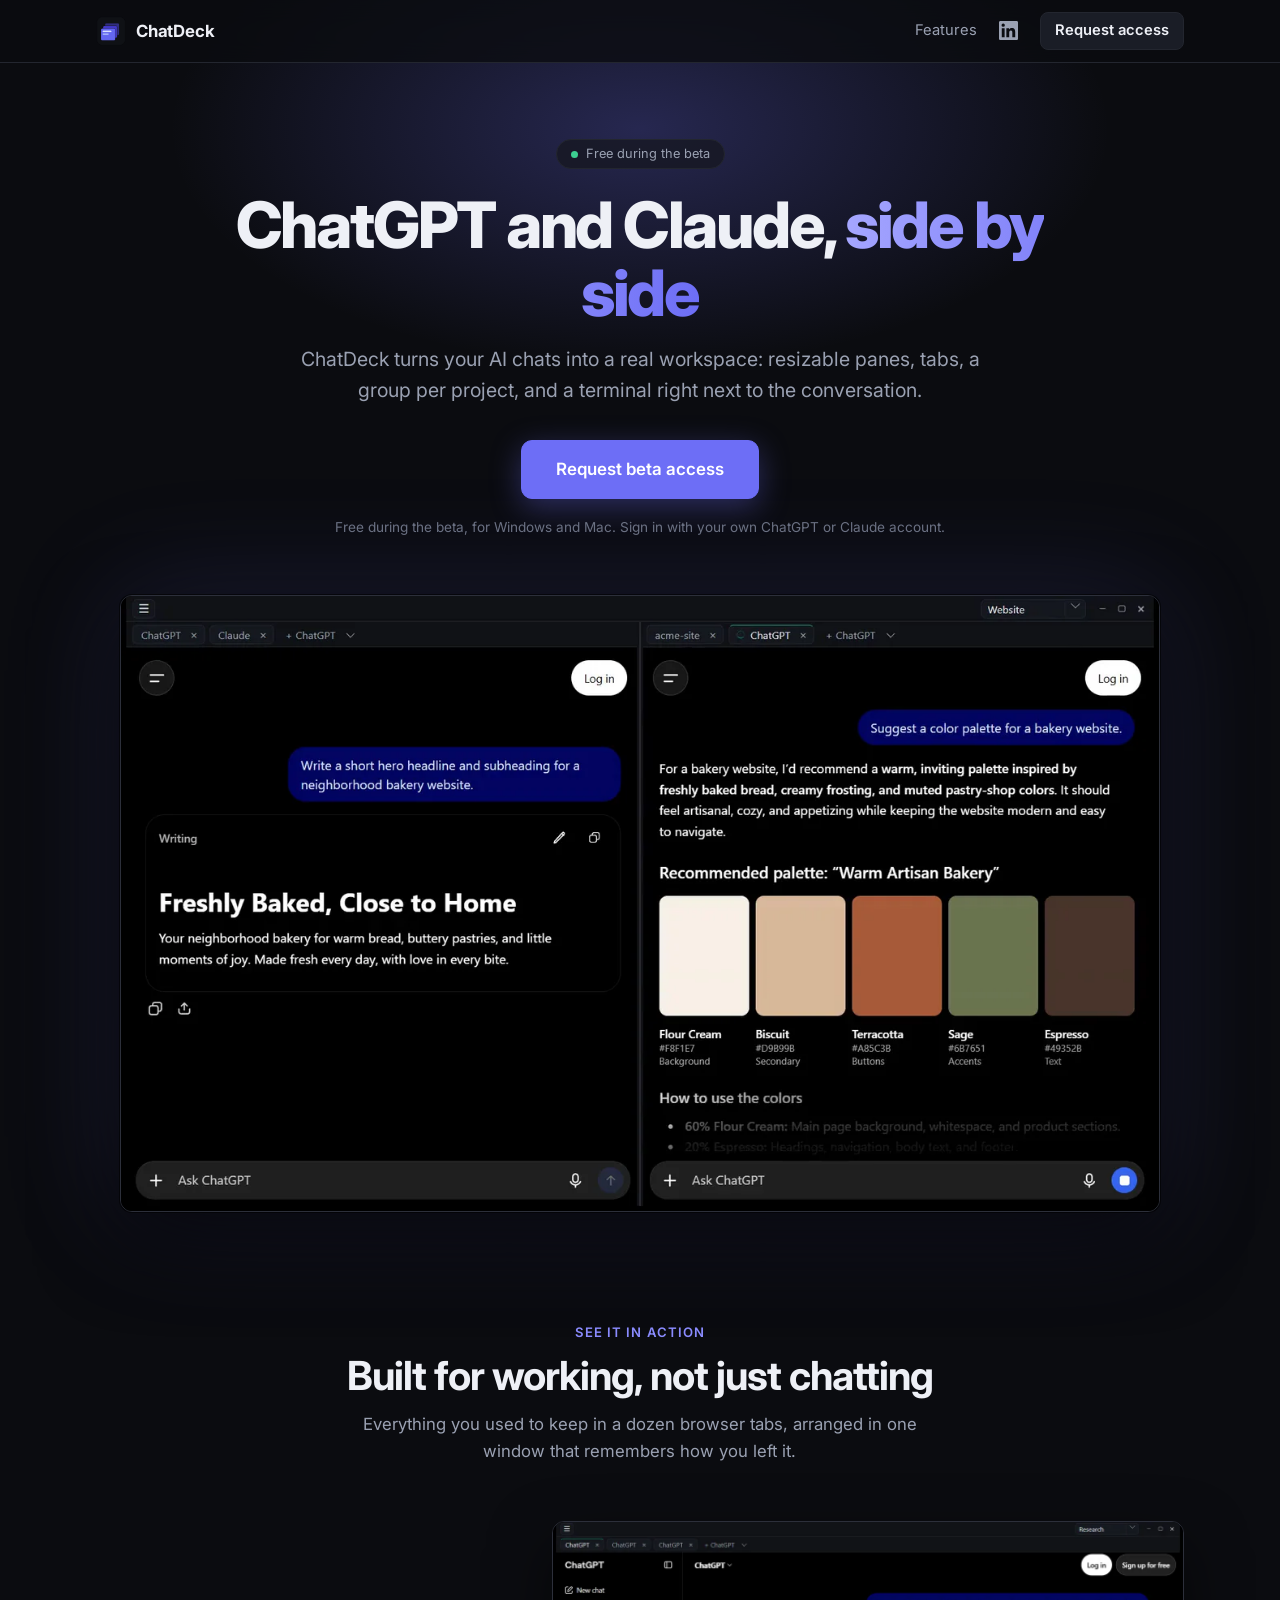
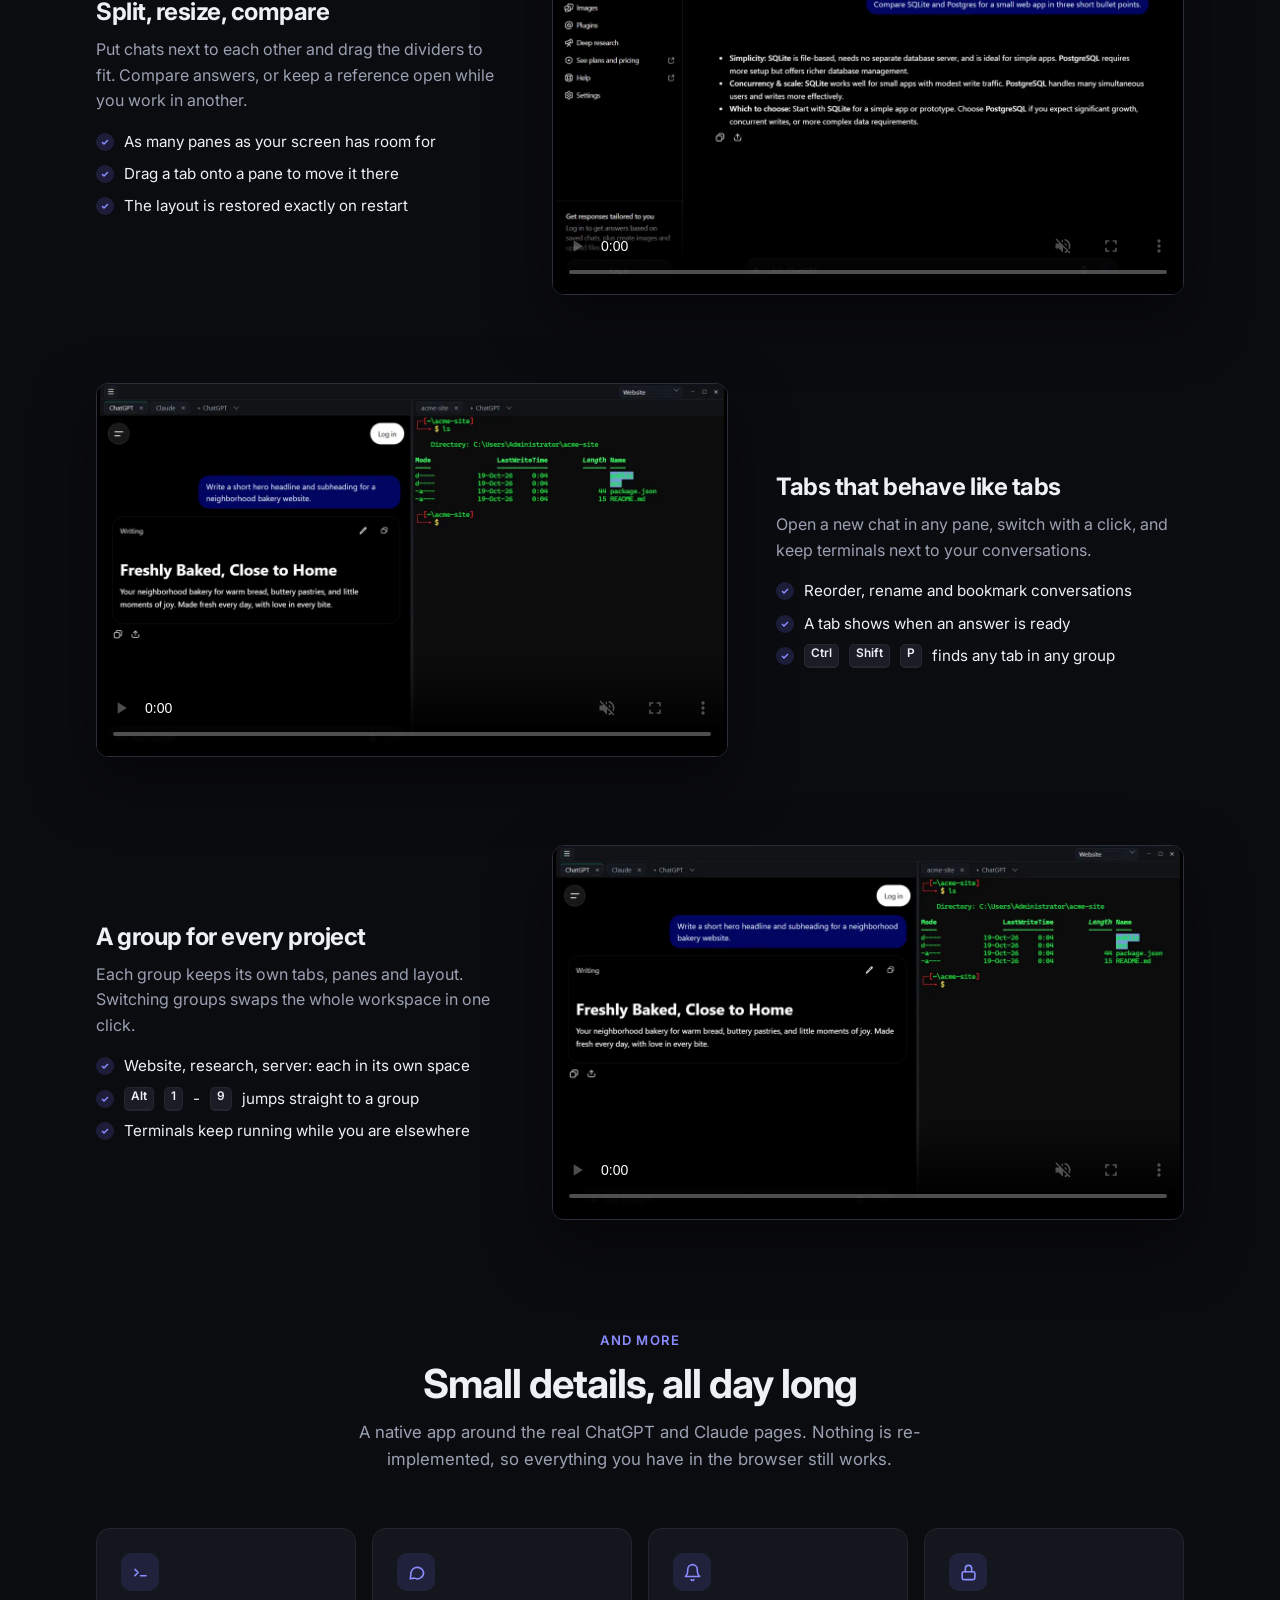
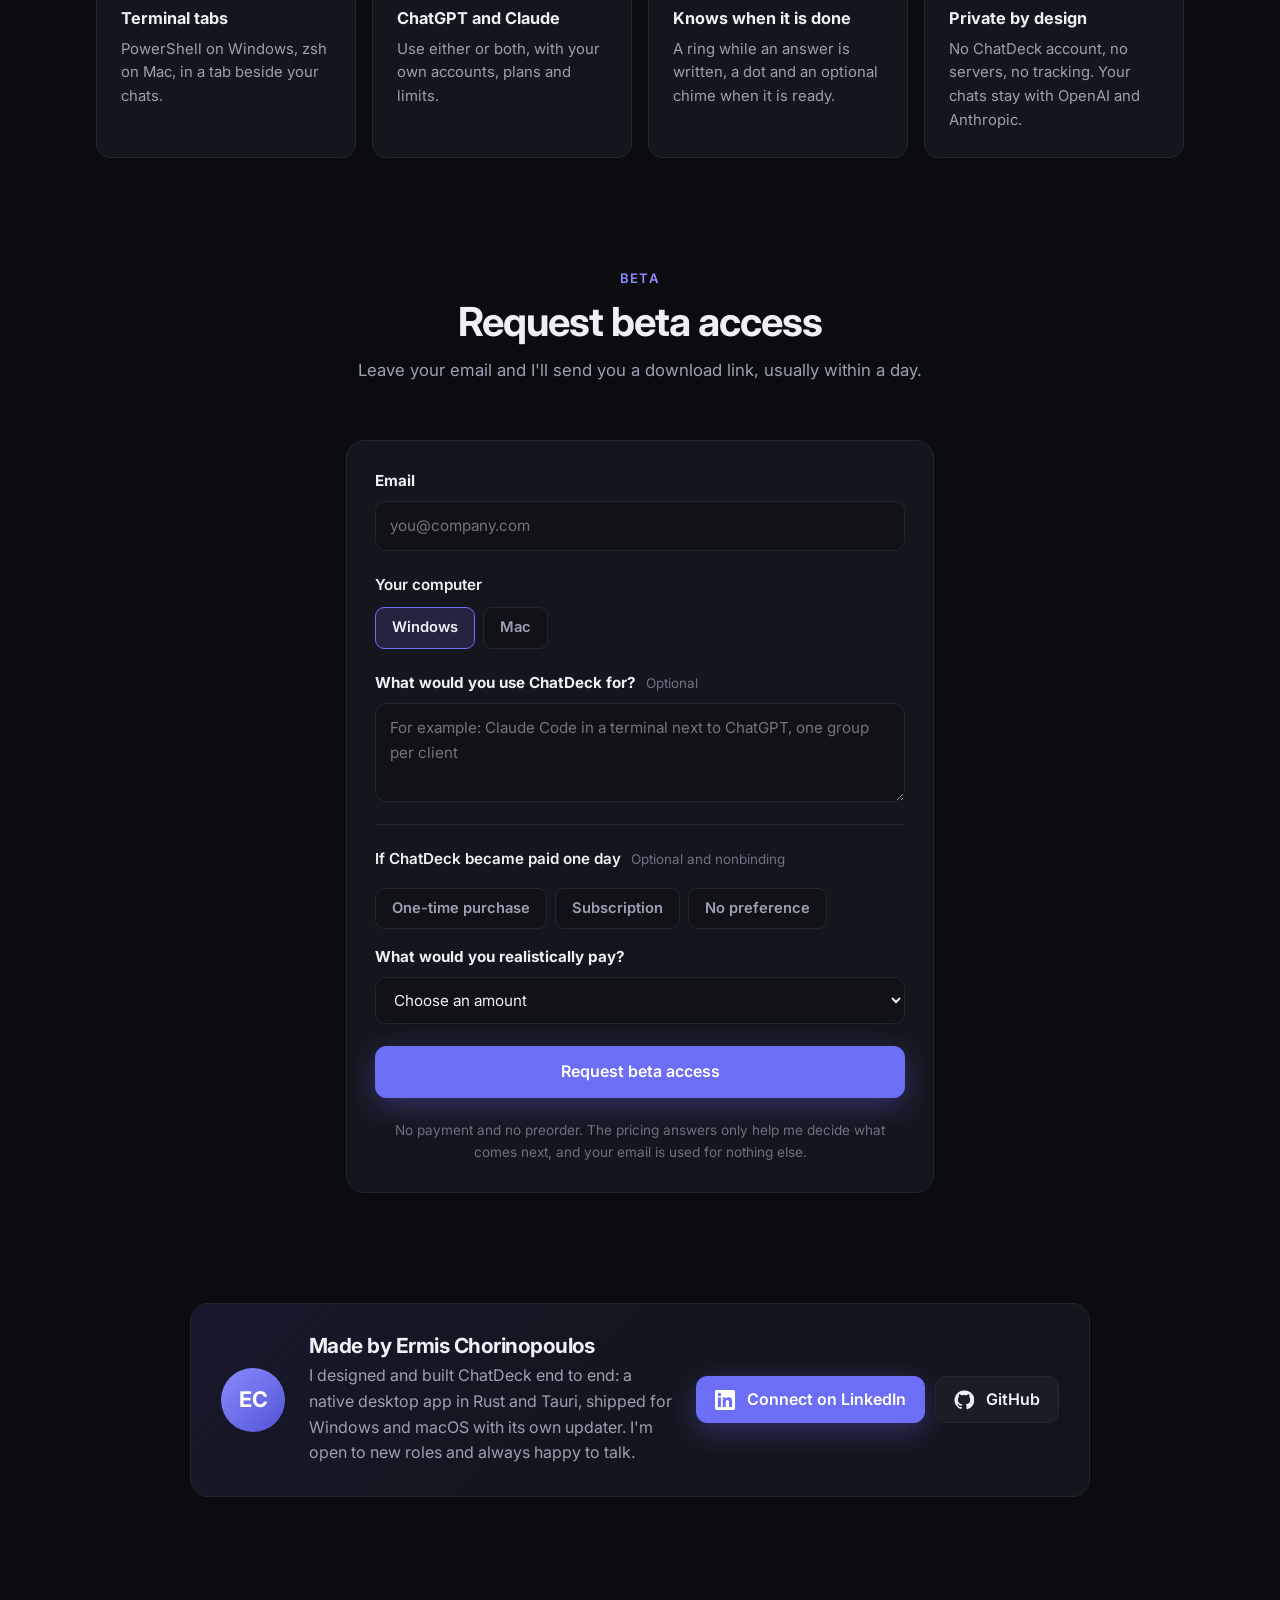
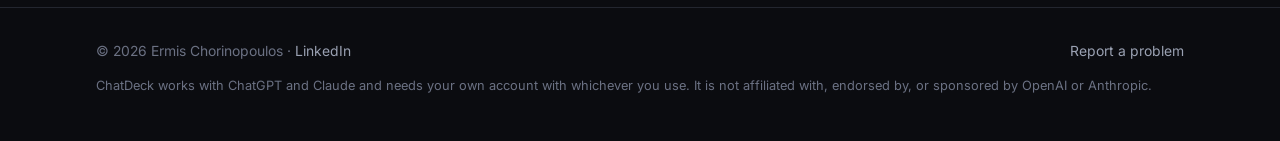
==== index.html @ c2e18508 "Download page: beta request form; downloads move to an unlisted invite page" ====
<!doctype html>
<html lang="en">
<head>
  <meta charset="utf-8">
  <meta name="viewport" content="width=device-width, initial-scale=1">
  <title>ChatDeck - ChatGPT and Claude in one desktop workspace</title>
  <meta name="description" content="ChatDeck puts ChatGPT, Claude and your terminal side by side in resizable panes, with tabs and project groups. Free for Windows and macOS.">
  <meta name="theme-color" content="#0b0c10">
  <link rel="icon" type="image/png" href="favicon.png">
  <link rel="apple-touch-icon" href="apple-touch-icon.png">
  <meta property="og:type" content="website">
  <meta property="og:url" content="https://ermischo.github.io/chatdeck-releases/">
  <meta property="og:title" content="ChatDeck - ChatGPT and Claude in one desktop workspace">
  <meta property="og:description" content="Side-by-side panes, tabs, project groups and a terminal. Free for Windows and macOS.">
  <meta property="og:image" content="https://ermischo.github.io/chatdeck-releases/og.png">
  <meta property="og:image:width" content="1200">
  <meta property="og:image:height" content="630">
  <meta name="twitter:card" content="summary_large_image">
  <link rel="preconnect" href="https://fonts.googleapis.com">
  <link rel="preconnect" href="https://fonts.gstatic.com" crossorigin>
  <link href="https://fonts.googleapis.com/css2?family=Inter:wght@400;500;600;700;800&display=swap" rel="stylesheet">
  <link rel="stylesheet" href="styles.css">
</head>
<body>
  <header>
    <div class="wrap">
      <a class="brand" href="#"><img src="media/icon.png" width="30" height="30" alt="">ChatDeck</a>
      <nav aria-label="Main">
        <a class="optional" href="#features">Features</a>
                <a class="in" href="https://www.linkedin.com/in/ermischo/" aria-label="The maker on LinkedIn"><svg viewBox="0 0 24 24" fill="currentColor" aria-hidden="true"><path d="M20.4 20.5h-3.6v-5.6c0-1.3 0-3-1.8-3s-2.1 1.4-2.1 2.9v5.7H9.3V9h3.4v1.6h.1c.5-.9 1.6-1.8 3.4-1.8 3.6 0 4.3 2.4 4.3 5.5v6.2zM5.3 7.4a2.1 2.1 0 1 1 0-4.2 2.1 2.1 0 0 1 0 4.2zM7.1 20.5H3.5V9h3.6zM22.2 0H1.8C.8 0 0 .8 0 1.7v20.6c0 .9.8 1.7 1.8 1.7h20.4c1 0 1.8-.8 1.8-1.7V1.7C24 .8 23.2 0 22.2 0z"/></svg></a>
        <a class="get" href="#request">Request access</a>
      </nav>
    </div>
  </header>

  <main>
    <div class="hero wrap" id="download">
      <span class="badge"><i></i><span id="version">Free during the beta</span></span>
      <h1>ChatGPT and Claude, <span>side by side</span></h1>
      <p class="lead">ChatDeck turns your AI chats into a real workspace: resizable panes, tabs,
        a group per project, and a terminal right next to the conversation.</p>
      <div class="cta">
        <a class="button primary big" href="#request">Request beta access</a>
      </div>
      <p class="fine">Free during the beta, for Windows and Mac. Sign in with your own ChatGPT or Claude account.</p>
      <div class="window">
        <img src="media/hero.webp" width="1280" height="758" alt="ChatDeck with a ChatGPT answer in one pane and a second chat proposing a colour palette in the other">
      </div>
    </div>

    <section id="features">
      <div class="wrap">
        <p class="eyebrow">See it in action</p>
        <h2>Built for working, not just chatting</h2>
        <p class="sub">Everything you used to keep in a dozen browser tabs, arranged in one window that remembers how you left it.</p>

        <div class="show">
          <div class="copy">
            <h3>Split, resize, compare</h3>
            <p>Put chats next to each other and drag the dividers to fit. Compare answers, or keep a reference open while you work in another.</p>
            <ul>
              <li>As many panes as your screen has room for</li>
              <li>Drag a tab onto a pane to move it there</li>
              <li>The layout is restored exactly on restart</li>
            </ul>
          </div>
          <div class="clip"><video data-src="media/split.mp4" poster="media/split.webp" muted loop playsinline preload="none" aria-label="Splitting a window into three ChatGPT panes and dragging the dividers"></video></div>
        </div>

        <div class="show">
          <div class="copy">
            <h3>Tabs that behave like tabs</h3>
            <p>Open a new chat in any pane, switch with a click, and keep terminals next to your conversations.</p>
            <ul>
              <li>Reorder, rename and bookmark conversations</li>
              <li>A tab shows when an answer is ready</li>
              <li><kbd>Ctrl</kbd> <kbd>Shift</kbd> <kbd>P</kbd> finds any tab in any group</li>
            </ul>
          </div>
          <div class="clip"><video data-src="media/tabs.mp4" poster="media/tabs.webp" muted loop playsinline preload="none" aria-label="Opening a new ChatGPT tab, asking a question, and switching between tabs"></video></div>
        </div>

        <div class="show">
          <div class="copy">
            <h3>A group for every project</h3>
            <p>Each group keeps its own tabs, panes and layout. Switching groups swaps the whole workspace in one click.</p>
            <ul>
              <li>Website, research, server: each in its own space</li>
              <li><kbd>Alt</kbd> <kbd>1</kbd>-<kbd>9</kbd> jumps straight to a group</li>
              <li>Terminals keep running while you are elsewhere</li>
            </ul>
          </div>
          <div class="clip"><video data-src="media/groups.mp4" poster="media/groups.webp" muted loop playsinline preload="none" aria-label="Switching between the Website, Research and Server groups"></video></div>
        </div>
      </div>
    </section>

    <section>
      <div class="wrap">
        <p class="eyebrow">And more</p>
        <h2>Small details, all day long</h2>
        <p class="sub">A native app around the real ChatGPT and Claude pages. Nothing is re-implemented, so everything you have in the browser still works.</p>
        <div class="grid">
          <div class="card">
            <div class="icon" aria-hidden="true"><svg viewBox="0 0 24 24" fill="none" stroke="currentColor" stroke-width="2" stroke-linecap="round" stroke-linejoin="round"><path d="m5 8 4 4-4 4M12 16h7"/></svg></div>
            <h3>Terminal tabs</h3>
            <p>PowerShell on Windows, zsh on Mac, in a tab beside your chats.</p>
          </div>
          <div class="card">
            <div class="icon" aria-hidden="true"><svg viewBox="0 0 24 24" fill="none" stroke="currentColor" stroke-width="2" stroke-linecap="round" stroke-linejoin="round"><path d="M21 12a8 8 0 0 1-11.6 7.1L4 20l1-4.6A8 8 0 1 1 21 12z"/></svg></div>
            <h3>ChatGPT and Claude</h3>
            <p>Use either or both, with your own accounts, plans and limits.</p>
          </div>
          <div class="card">
            <div class="icon" aria-hidden="true"><svg viewBox="0 0 24 24" fill="none" stroke="currentColor" stroke-width="2" stroke-linecap="round" stroke-linejoin="round"><path d="M6 8a6 6 0 0 1 12 0c0 7 3 9 3 9H3s3-2 3-9M10.3 21a1.9 1.9 0 0 0 3.4 0"/></svg></div>
            <h3>Knows when it is done</h3>
            <p>A ring while an answer is written, a dot and an optional chime when it is ready.</p>
          </div>
          <div class="card">
            <div class="icon" aria-hidden="true"><svg viewBox="0 0 24 24" fill="none" stroke="currentColor" stroke-width="2" stroke-linecap="round" stroke-linejoin="round"><rect x="4" y="11" width="16" height="10" rx="2"/><path d="M8 11V7a4 4 0 0 1 8 0v4"/></svg></div>
            <h3>Private by design</h3>
            <p>No ChatDeck account, no servers, no tracking. Your chats stay with OpenAI and Anthropic.</p>
          </div>
        </div>
      </div>
    </section>

    <section id="request">
      <div class="wrap request">
        <p class="eyebrow">Beta</p>
        <h2>Request beta access</h2>
        <p class="sub">Leave your email and I'll send you a download link, usually within a day.</p>
        <form class="signup" id="signup" action="https://formsubmit.co/ermis.chorinopoulos@gmail.com" method="POST">
          <input type="hidden" name="_subject" value="ChatDeck beta request">
          <input type="hidden" name="_template" value="table">
          <label class="field"><b>Email</b>
            <input type="email" name="email" required placeholder="you@company.com" autocomplete="email">
          </label>
          <fieldset>
            <legend>Your computer</legend>
            <div class="pills">
              <label><input type="radio" name="platform" value="Windows" required checked> Windows</label>
              <label><input type="radio" name="platform" value="Mac" id="platform-mac"> Mac</label>
            </div>
          </fieldset>
          <label class="field"><b>What would you use ChatDeck for? <span>Optional</span></b>
            <textarea name="use_case" rows="3" placeholder="For example: Claude Code in a terminal next to ChatGPT, one group per client"></textarea>
          </label>
          <fieldset class="pricing">
            <legend>If ChatDeck became paid one day <span>Optional and nonbinding</span></legend>
            <div class="pills">
              <label><input type="radio" name="payment_model" value="One-time purchase"> One-time purchase</label>
              <label><input type="radio" name="payment_model" value="Subscription"> Subscription</label>
              <label><input type="radio" name="payment_model" value="No preference"> No preference</label>
            </div>
            <label class="field"><b>What would you realistically pay?</b>
              <select name="price">
                <option value="">Choose an amount</option>
                <option>Only if it stays free</option>
                <optgroup label="One-time">
                  <option>Under €10 once</option>
                  <option>€10–25 once</option>
                  <option>€25–50 once</option>
                  <option>Over €50 once</option>
                </optgroup>
                <optgroup label="Subscription">
                  <option>Under €3 a month</option>
                  <option>€3–6 a month</option>
                  <option>€6–10 a month</option>
                  <option>Over €10 a month</option>
                </optgroup>
              </select>
            </label>
          </fieldset>
          <input type="text" name="_honey" tabindex="-1" autocomplete="off" aria-hidden="true" class="trap">
          <button class="button primary" type="submit">Request beta access</button>
          <p class="fine" id="signup-note">No payment and no preorder. The pricing answers only help me decide what comes next, and your email is used for nothing else.</p>
        </form>
      </div>
    </section>

    <section id="maker">
      <div class="wrap">
        <div class="maker">
          <div class="avatar" aria-hidden="true">EC</div>
          <div class="text">
            <h2>Made by Ermis Chorinopoulos</h2>
            <p>I designed and built ChatDeck end to end: a native desktop app in Rust and Tauri,
              shipped for Windows and macOS with its own updater. I'm open to new roles and always happy to talk.</p>
          </div>
          <div class="actions">
            <a class="button primary" href="https://www.linkedin.com/in/ermischo/">
              <svg viewBox="0 0 24 24" fill="currentColor" aria-hidden="true"><path d="M20.4 20.5h-3.6v-5.6c0-1.3 0-3-1.8-3s-2.1 1.4-2.1 2.9v5.7H9.3V9h3.4v1.6h.1c.5-.9 1.6-1.8 3.4-1.8 3.6 0 4.3 2.4 4.3 5.5v6.2zM5.3 7.4a2.1 2.1 0 1 1 0-4.2 2.1 2.1 0 0 1 0 4.2zM7.1 20.5H3.5V9h3.6zM22.2 0H1.8C.8 0 0 .8 0 1.7v20.6c0 .9.8 1.7 1.8 1.7h20.4c1 0 1.8-.8 1.8-1.7V1.7C24 .8 23.2 0 22.2 0z"/></svg>
              Connect on LinkedIn
            </a>
            <a class="button" href="https://github.com/ErmisCho">
              <svg viewBox="0 0 24 24" fill="currentColor" aria-hidden="true"><path d="M12 .5a11.5 11.5 0 0 0-3.6 22.4c.6.1.8-.3.8-.6v-2c-3.2.7-3.9-1.5-3.9-1.5-.5-1.3-1.3-1.7-1.3-1.7-1-.7.1-.7.1-.7 1.2.1 1.8 1.2 1.8 1.2 1 1.8 2.7 1.3 3.4 1 .1-.8.4-1.3.7-1.6-2.6-.3-5.3-1.3-5.3-5.7 0-1.3.5-2.3 1.2-3.1-.1-.3-.5-1.5.1-3.1 0 0 1-.3 3.2 1.2a11 11 0 0 1 5.8 0c2.2-1.5 3.2-1.2 3.2-1.2.6 1.6.2 2.8.1 3.1.8.8 1.2 1.8 1.2 3.1 0 4.4-2.7 5.4-5.3 5.7.4.4.8 1.1.8 2.2v3.3c0 .3.2.7.8.6A11.5 11.5 0 0 0 12 .5z"/></svg>
              GitHub
            </a>
          </div>
        </div>
      </div>
    </section>
  </main>

  <footer>
    <div class="wrap">
      <div class="foot">
        <span>&copy; 2026 Ermis Chorinopoulos &middot; <a href="https://www.linkedin.com/in/ermischo/">LinkedIn</a></span>
        <span class="links">
          <a href="https://github.com/ErmisCho/chatdeck-releases/issues">Report a problem</a>
        </span>
      </div>
      <p class="disclaimer">ChatDeck works with ChatGPT and Claude and needs your own account with whichever you use.
        It is not affiliated with, endorsed by, or sponsored by OpenAI or Anthropic.</p>
    </div>
  </footer>

  <script>
    // Pre-select this computer; send without leaving the page (a plain post still works without JavaScript).
    if (/Mac/.test(navigator.platform || navigator.userAgent)) document.getElementById("platform-mac").checked = true;
    var signup = document.getElementById("signup");
    signup.addEventListener("submit", function (event) {
      event.preventDefault();
      var note = document.getElementById("signup-note");
      var button = signup.querySelector("button");
      button.disabled = true;
      fetch(signup.action.replace("formsubmit.co/", "formsubmit.co/ajax/"), {
        method: "POST",
        body: JSON.stringify(Object.fromEntries(new FormData(signup))),
        headers: { "Content-Type": "application/json", Accept: "application/json" }
      })
        .then(function (r) { return r.json(); })
        .then(function (reply) {
          if (String(reply.success) !== "true") throw new Error();
          signup.classList.add("done");
          note.textContent = "Thanks! You're on the list. I'll email you a download link soon.";
        })
        .catch(function () {
          note.textContent = "That did not go through. Please try again in a moment.";
          button.disabled = false;
        });
    });

    // Clips load only when scrolled to and play only while visible; with reduced motion they
    // stay still and get controls instead.
    var still = window.matchMedia("(prefers-reduced-motion: reduce)").matches;
    var videos = document.querySelectorAll("video[data-src]");
    if (still || !("IntersectionObserver" in window)) {
      videos.forEach(function (v) { v.src = v.dataset.src; v.controls = true; });
    } else {
      var seen = new IntersectionObserver(function (entries) {
        entries.forEach(function (e) {
          var v = e.target;
          if (e.isIntersecting) {
            if (!v.src) v.src = v.dataset.src;
            v.play().catch(function () { v.controls = true; });
          } else if (v.src) {
            v.pause();
          }
        });
      }, { threshold: 0.35 });
      videos.forEach(function (v) { seen.observe(v); });
    }

    // Name the current version; the static badge stays if GitHub is unreachable or rate-limited.
    fetch("https://api.github.com/repos/ErmisCho/chatdeck-releases/releases/latest")
      .then(function (r) { return r.ok ? r.json() : null; })
      .then(function (release) {
        if (release && release.tag_name) {
          document.getElementById("version").textContent =
            "Version " + release.tag_name.replace(/^v/, "") + " · Free during the beta";
        }
      })
      .catch(function () {});
  </script>
</body>
</html>
---- styles.css ----
:root {
  --bg: #0b0c10;
  --bg-2: #101218;
  --panel: #14161d;
  --panel-2: #1a1d26;
  --text: #eef0f6;
  --muted: #9aa1b2;
  --faint: #6b7183;
  --line: #23262f;
  --accent: #6d6ef6;
  --accent-2: #8b8cff;
  --accent-text: #ffffff;
  --radius: 14px;
}
* { box-sizing: border-box; }
html { scroll-behavior: smooth; }
body {
  margin: 0;
  background: var(--bg);
  color: var(--text);
  font: 16px/1.6 Inter, system-ui, -apple-system, "Segoe UI", Roboto, sans-serif;
  -webkit-font-smoothing: antialiased;
  overflow-x: hidden;
}
a { color: var(--accent-2); }
img, video { display: block; max-width: 100%; }
.wrap { max-width: 1120px; margin: 0 auto; padding: 0 16px; }
:focus-visible { outline: 2px solid var(--accent-2); outline-offset: 3px; border-radius: 6px; }

/* Header */
header { position: sticky; top: 0; z-index: 10; background: rgba(11, 12, 16, 0.78); backdrop-filter: blur(12px); -webkit-backdrop-filter: blur(12px); border-bottom: 1px solid var(--line); }
header .wrap { display: flex; align-items: center; justify-content: space-between; height: 62px; gap: 16px; }
.brand { display: flex; align-items: center; gap: 10px; font-weight: 700; font-size: 1.05rem; color: var(--text); text-decoration: none; letter-spacing: -0.01em; }
.brand img { width: 30px; height: 30px; }
nav { display: flex; align-items: center; gap: 22px; font-size: 0.92rem; }
nav a { color: var(--muted); text-decoration: none; }
nav a:hover { color: var(--text); }
nav .in { display: inline-flex; }
nav .in svg { width: 19px; height: 19px; }
nav .get { color: var(--text); background: var(--panel-2); border: 1px solid var(--line); padding: 6px 14px; border-radius: 8px; font-weight: 600; }
nav .get:hover { border-color: var(--faint); }
@media (max-width: 680px) { nav .optional { display: none; } }

/* Hero */
.hero { position: relative; padding-top: 76px; text-align: center; }
.hero::before {
  content: ""; position: absolute; inset: -120px 0 auto; height: 620px; z-index: -1;
  background: radial-gradient(60% 55% at 50% 30%, rgba(109, 110, 246, 0.28), transparent 70%);
}
.badge { display: inline-flex; align-items: center; gap: 8px; font-size: 0.8rem; color: var(--muted); border: 1px solid var(--line); background: rgba(20, 22, 29, 0.7); border-radius: 999px; padding: 4px 14px; margin-bottom: 22px; }
.badge i { width: 7px; height: 7px; border-radius: 50%; background: #3ccf91; display: inline-block; }
h1 { font-size: clamp(2.3rem, 6.4vw, 4rem); line-height: 1.05; letter-spacing: -0.035em; font-weight: 800; margin: 0 auto 18px; max-width: 13em; }
h1 span { background: linear-gradient(90deg, #a5a6ff, #6d6ef6); -webkit-background-clip: text; background-clip: text; color: transparent; }
.lead { font-size: clamp(1.05rem, 2.3vw, 1.22rem); color: var(--muted); max-width: 36em; margin: 0 auto 34px; }
.cta { display: flex; flex-wrap: wrap; justify-content: center; gap: 12px; }
.button {
  display: inline-flex; align-items: center; gap: 12px; text-align: left;
  padding: 12px 22px; border-radius: 11px; text-decoration: none; font-weight: 600;
  background: var(--panel-2); color: var(--text); border: 1px solid var(--line);
  transition: background 0.15s, border-color 0.15s, transform 0.15s, box-shadow 0.15s;
}
.button:hover { border-color: var(--faint); transform: translateY(-1px); }
.button svg { width: 20px; height: 20px; flex: none; }
.button small { display: block; font-weight: 400; font-size: 0.78rem; opacity: 0.75; }
.button.primary { background: var(--accent); border-color: var(--accent); color: var(--accent-text); box-shadow: 0 8px 30px rgba(109, 110, 246, 0.35); }
.button.primary:hover { background: #7c7dff; border-color: #7c7dff; }
.fine { font-size: 0.85rem; color: var(--faint); margin: 18px 0 0; }
.fine a { color: var(--muted); }

.window { margin: 56px auto 0; max-width: 1040px; border-radius: 12px; border: 1px solid #2c2f3a; background: #000; overflow: hidden;
  box-shadow: 0 0 0 1px rgba(0,0,0,0.6), 0 30px 80px rgba(0, 0, 0, 0.6), 0 0 120px rgba(109, 110, 246, 0.18); }
.window img { width: 100%; height: auto; }

/* Sections */
section { padding: 110px 0 0; }
.eyebrow { color: var(--accent-2); font-weight: 600; font-size: 0.82rem; letter-spacing: 0.08em; text-transform: uppercase; text-align: center; margin: 0 0 10px; }
h2 { font-size: clamp(1.7rem, 4vw, 2.5rem); letter-spacing: -0.025em; line-height: 1.15; margin: 0 0 12px; text-align: center; font-weight: 700; }
.sub { color: var(--muted); text-align: center; margin: 0 auto 56px; max-width: 36em; font-size: 1.05rem; }

/* Feature videos */
.show { display: grid; grid-template-columns: 1fr 1.55fr; gap: 48px; align-items: center; margin-bottom: 88px; }
.show:nth-of-type(even) { grid-template-columns: 1.55fr 1fr; }
.show:nth-of-type(even) .copy { order: 2; }
.show:last-child { margin-bottom: 0; }
.show > * { min-width: 0; }
.copy h3 { font-size: 1.5rem; letter-spacing: -0.02em; margin: 0 0 10px; line-height: 1.25; }
.copy p { color: var(--muted); margin: 0 0 16px; }
.copy ul { list-style: none; margin: 0; padding: 0; display: grid; gap: 8px; color: var(--text); font-size: 0.95rem; }
.copy li { display: flex; gap: 10px; }
.copy li::before { content: ""; flex: none; width: 18px; height: 18px; margin-top: 3px; border-radius: 50%;
  background: rgba(109, 110, 246, 0.18) url("data:image/svg+xml,%3Csvg xmlns='http://www.w3.org/2000/svg' viewBox='0 0 24 24' fill='none' stroke='%238b8cff' stroke-width='3'%3E%3Cpath d='m6 12 4 4 8-8'/%3E%3C/svg%3E") center/12px no-repeat; }
kbd { font: 600 0.78em Inter, system-ui, sans-serif; background: var(--panel-2); border: 1px solid var(--line); border-bottom-width: 2px; border-radius: 5px; padding: 1px 6px; color: var(--text); }
.clip { border-radius: 12px; overflow: hidden; border: 1px solid #2c2f3a; background: #000; box-shadow: 0 24px 60px rgba(0, 0, 0, 0.5); aspect-ratio: 1280 / 758; }
.clip video { width: 100%; height: 100%; object-fit: cover; }
@media (max-width: 860px) {
  .show, .show:nth-of-type(even) { grid-template-columns: 1fr; gap: 24px; margin-bottom: 64px; }
  .show:nth-of-type(even) .copy { order: 0; }
}

/* Feature grid */
.grid { display: grid; grid-template-columns: repeat(auto-fit, minmax(240px, 1fr)); gap: 16px; }
.card { background: var(--panel); border: 1px solid var(--line); border-radius: var(--radius); padding: 24px; }
.card h3 { font-size: 1.02rem; margin: 14px 0 6px; }
.card p { margin: 0; color: var(--muted); font-size: 0.93rem; }
.icon { width: 38px; height: 38px; border-radius: 10px; background: rgba(109, 110, 246, 0.14); color: var(--accent-2); display: grid; place-items: center; }
.icon svg { width: 19px; height: 19px; }

/* Install */
.install { max-width: 740px; margin: 0 auto; }
.tabs { display: flex; gap: 4px; padding: 4px; background: var(--panel); border: 1px solid var(--line); border-radius: 11px; width: fit-content; margin: 0 auto 24px; }
.tab { border: 0; background: none; color: var(--muted); font: inherit; font-weight: 600; padding: 8px 22px; border-radius: 8px; cursor: pointer; }
.tab[aria-selected="true"] { background: var(--panel-2); color: var(--text); box-shadow: 0 1px 0 rgba(255,255,255,0.04) inset, 0 4px 14px rgba(0,0,0,0.35); }
ol.steps { list-style: none; counter-reset: step; margin: 0; padding: 0; display: grid; gap: 12px; }
ol.steps li { counter-increment: step; position: relative; padding: 18px 20px 18px 66px; background: var(--panel); border: 1px solid var(--line); border-radius: var(--radius); }
ol.steps li::before { content: counter(step); position: absolute; left: 20px; top: 18px; width: 28px; height: 28px; border-radius: 50%; background: var(--accent); color: #fff; font-weight: 700; font-size: 0.88rem; display: grid; place-items: center; }
ol.steps strong { display: block; }
ol.steps span { color: var(--muted); font-size: 0.94rem; }
code { font: 0.86em ui-monospace, SFMono-Regular, Menlo, Consolas, monospace; background: var(--bg-2); border: 1px solid var(--line); border-radius: 6px; padding: 2px 6px; overflow-wrap: anywhere; color: var(--text); }
[hidden] { display: none !important; }

/* Maker */
.maker { display: flex; flex-wrap: wrap; align-items: center; gap: 24px; max-width: 900px; margin: 0 auto; padding: 30px;
  background: linear-gradient(135deg, rgba(109, 110, 246, 0.12), rgba(20, 22, 29, 0.9) 55%); border: 1px solid var(--line); border-radius: 18px; }
.avatar { width: 64px; height: 64px; border-radius: 50%; flex: none; background: linear-gradient(135deg, #8b8cff, #5253d4); color: #fff; display: grid; place-items: center; font-weight: 700; font-size: 1.35rem; }
.maker .text { flex: 1 1 320px; }
.maker h2 { text-align: left; font-size: 1.3rem; margin: 0 0 6px; }
.maker p { margin: 0; color: var(--muted); }
.actions { display: flex; flex-wrap: wrap; gap: 10px; }
.actions .button { padding: 10px 18px; }

footer { margin-top: 110px; border-top: 1px solid var(--line); padding: 32px 0 44px; font-size: 0.87rem; color: var(--faint); }
footer .wrap { display: grid; gap: 14px; }
.foot { display: flex; flex-wrap: wrap; align-items: center; justify-content: space-between; gap: 12px; }
.foot a { color: var(--muted); text-decoration: none; }
.foot a:hover { color: var(--text); }
.links { display: flex; gap: 22px; flex-wrap: wrap; }
.disclaimer { margin: 0; font-size: 0.8rem; }

/* Beta request */
.cta .button.big { padding: 15px 34px; font-size: 1.06rem; }
.request { max-width: 620px; margin: 0 auto; }
.signup { display: grid; gap: 22px; padding: 28px; background: var(--panel); border: 1px solid var(--line); border-radius: 18px; color-scheme: dark; }
.signup fieldset { border: 0; margin: 0; padding: 0; min-width: 0; }
.signup legend, .field { font-weight: 600; font-size: 0.95rem; padding: 0; }
.signup legend { margin-bottom: 10px; }
.field { display: grid; gap: 8px; }
.signup legend span, .field b span { font-weight: 400; font-size: 0.84rem; color: var(--faint); margin-left: 6px; }
.signup .pricing { display: grid; gap: 16px; padding-top: 22px; border-top: 1px solid var(--line); }
.signup .pricing legend { float: left; width: 100%; margin: 0; }
.signup input[type="email"], .signup textarea, .signup select { width: 100%; font: inherit; font-weight: 400; color: var(--text); background: var(--bg-2); border: 1px solid var(--line); border-radius: 11px; padding: 12px 14px; }
.signup textarea { resize: vertical; }
.signup input[type="email"]:focus, .signup textarea:focus, .signup select:focus { outline: none; border-color: var(--accent); box-shadow: 0 0 0 3px rgba(109, 110, 246, 0.25); }
.pills { display: flex; flex-wrap: wrap; gap: 8px; }
.pills label { cursor: pointer; padding: 8px 16px; border-radius: 9px; border: 1px solid var(--line); background: var(--bg-2); color: var(--muted); font-weight: 600; font-size: 0.92rem; }
.pills input { position: absolute; opacity: 0; pointer-events: none; }
.pills label:has(input:checked) { border-color: var(--accent); background: rgba(109, 110, 246, 0.16); color: var(--text); }
.pills label:has(input:focus-visible) { outline: 2px solid var(--accent-2); outline-offset: 2px; }
.signup .button { justify-content: center; cursor: pointer; font: inherit; font-weight: 600; }
.signup .button:disabled { opacity: 0.6; cursor: default; }
.signup .fine { margin: 0; text-align: center; }
.signup .trap { position: absolute; left: -9999px; }
.signup.done > :not(#signup-note) { display: none; }
.signup.done #signup-note { font-size: 1.05rem; color: var(--text); }
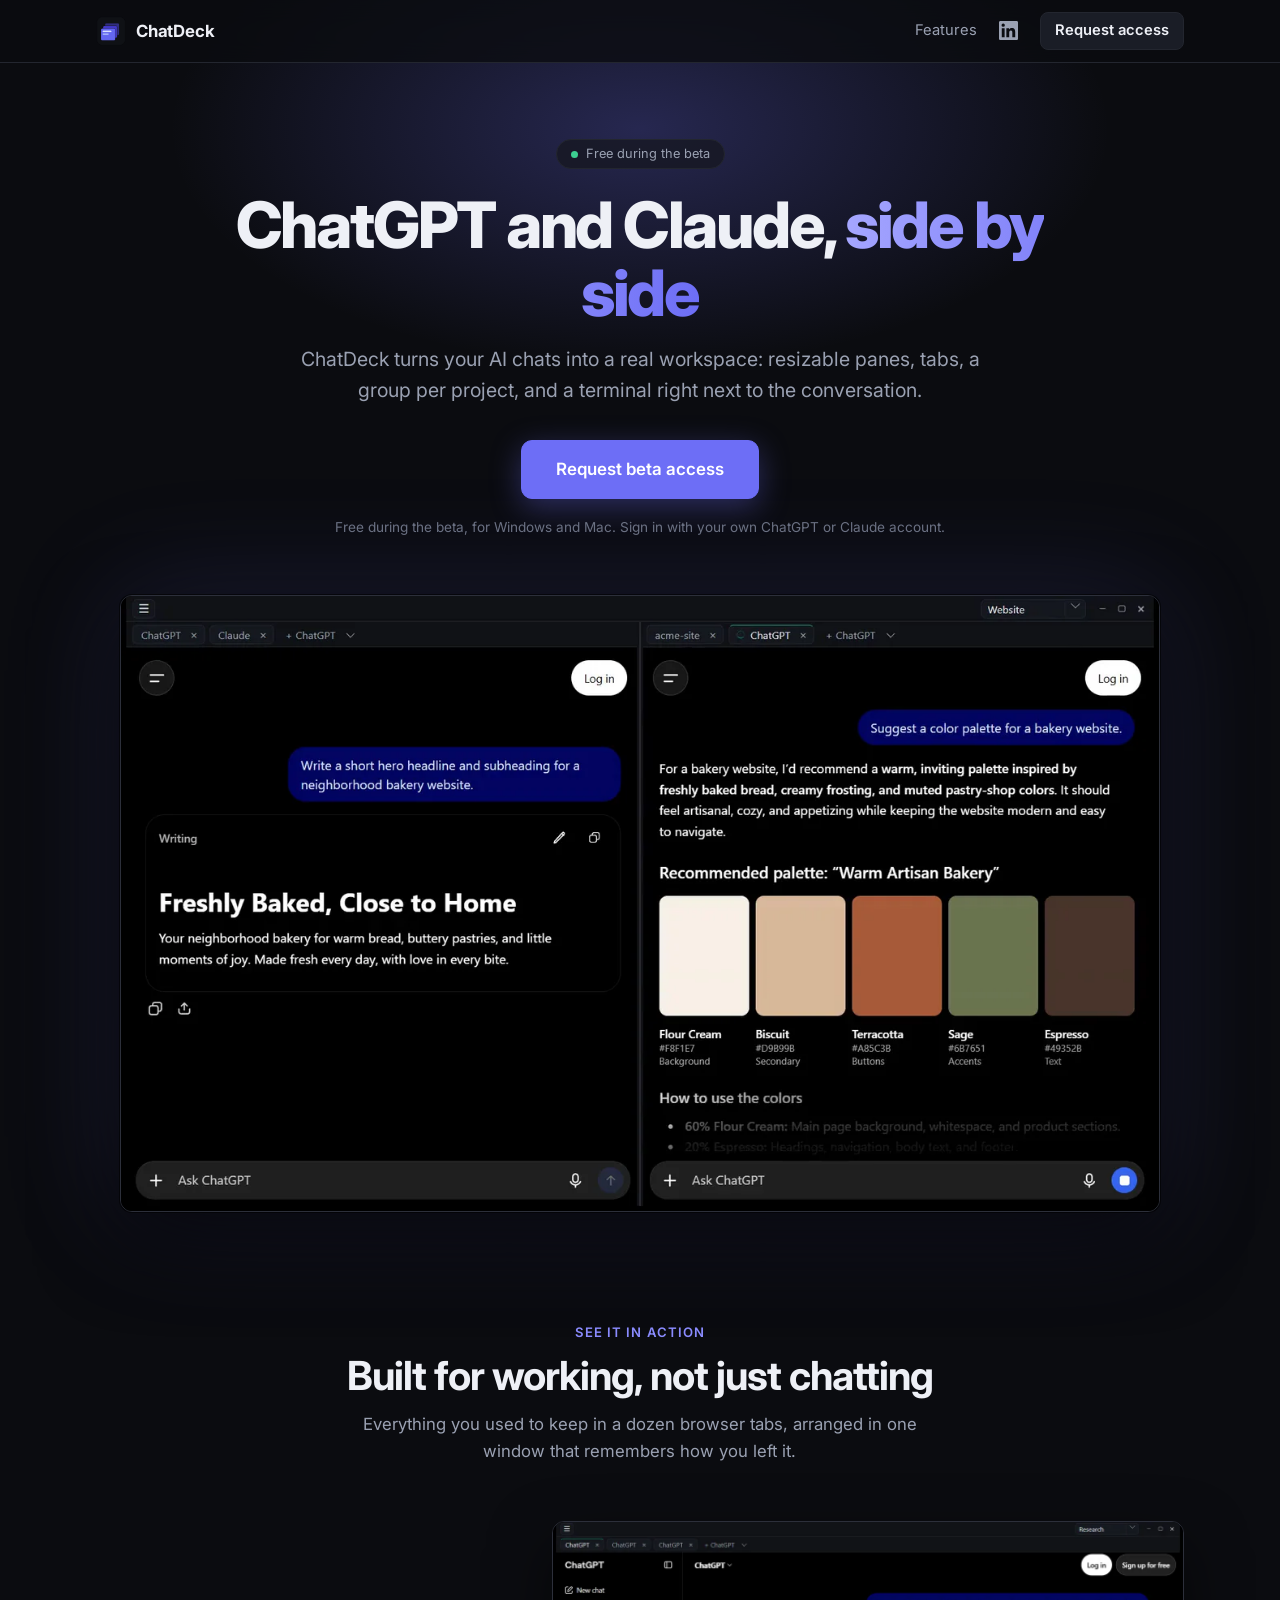
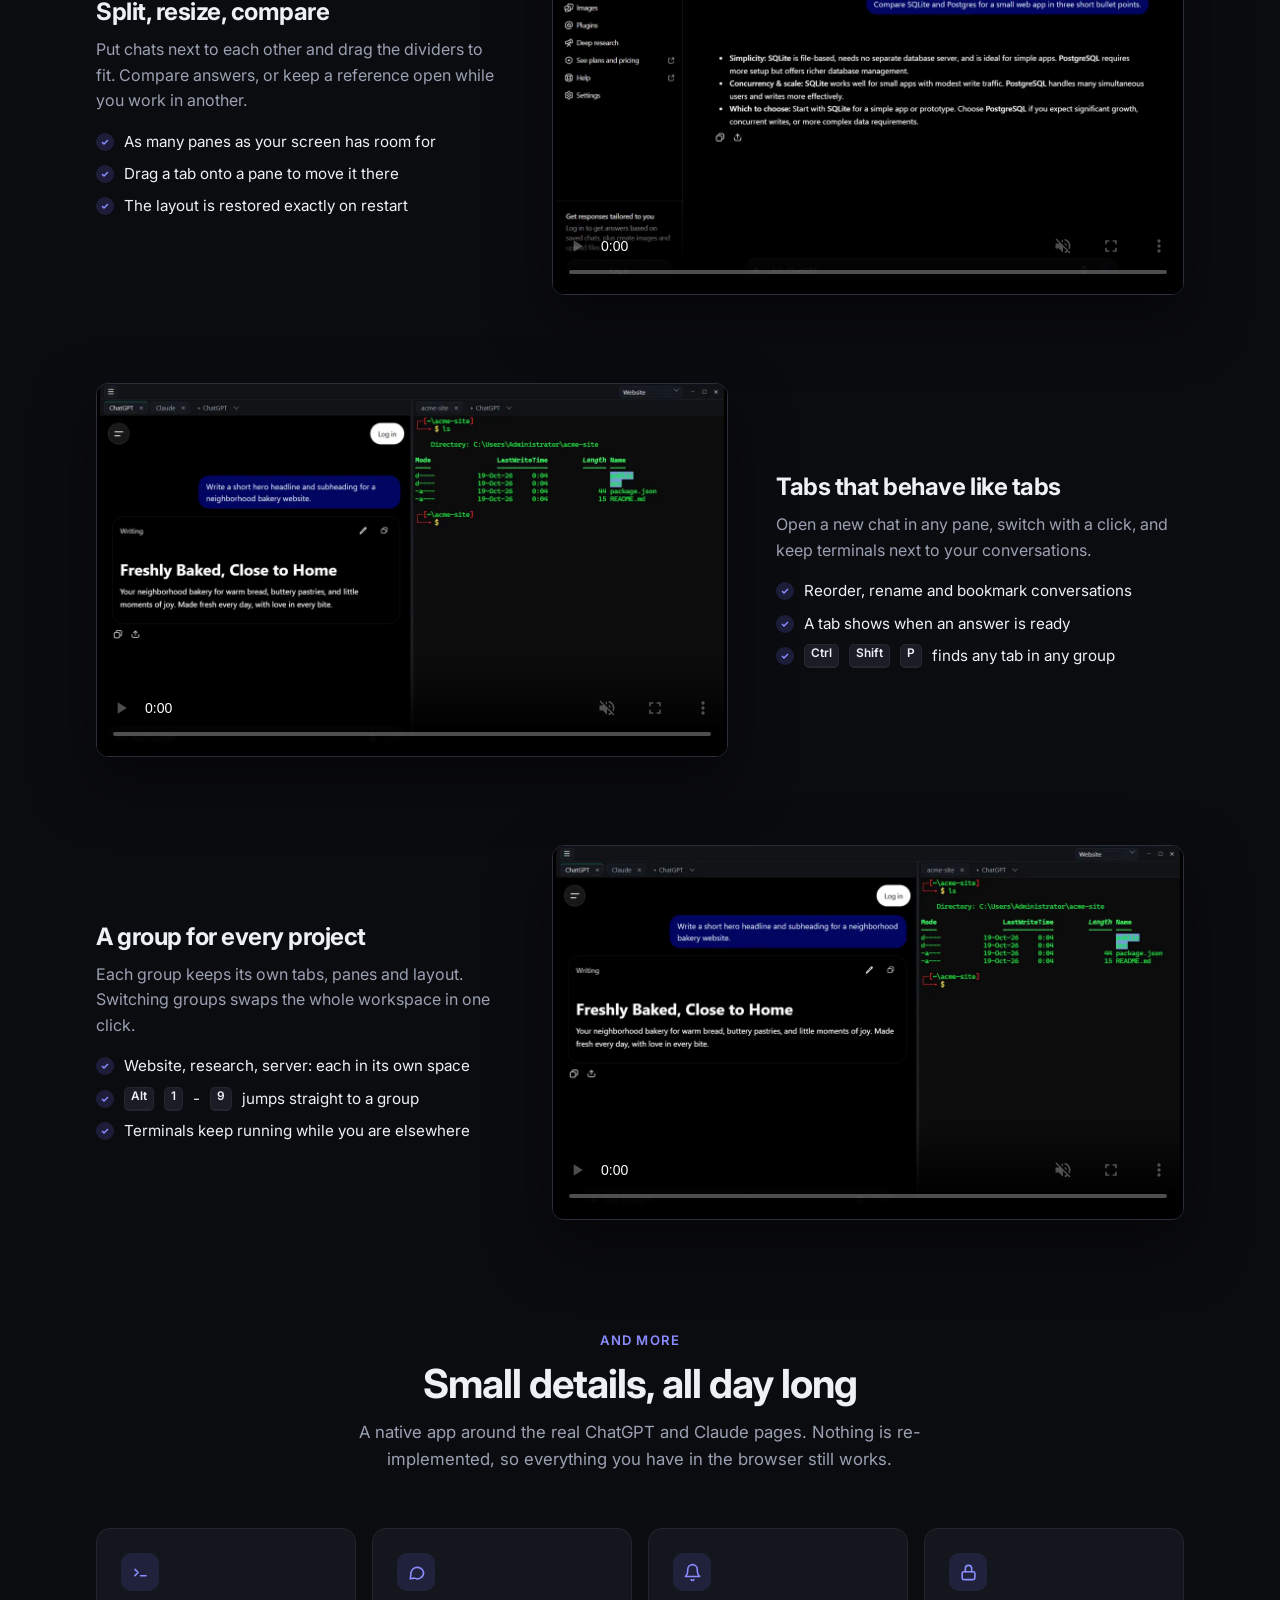
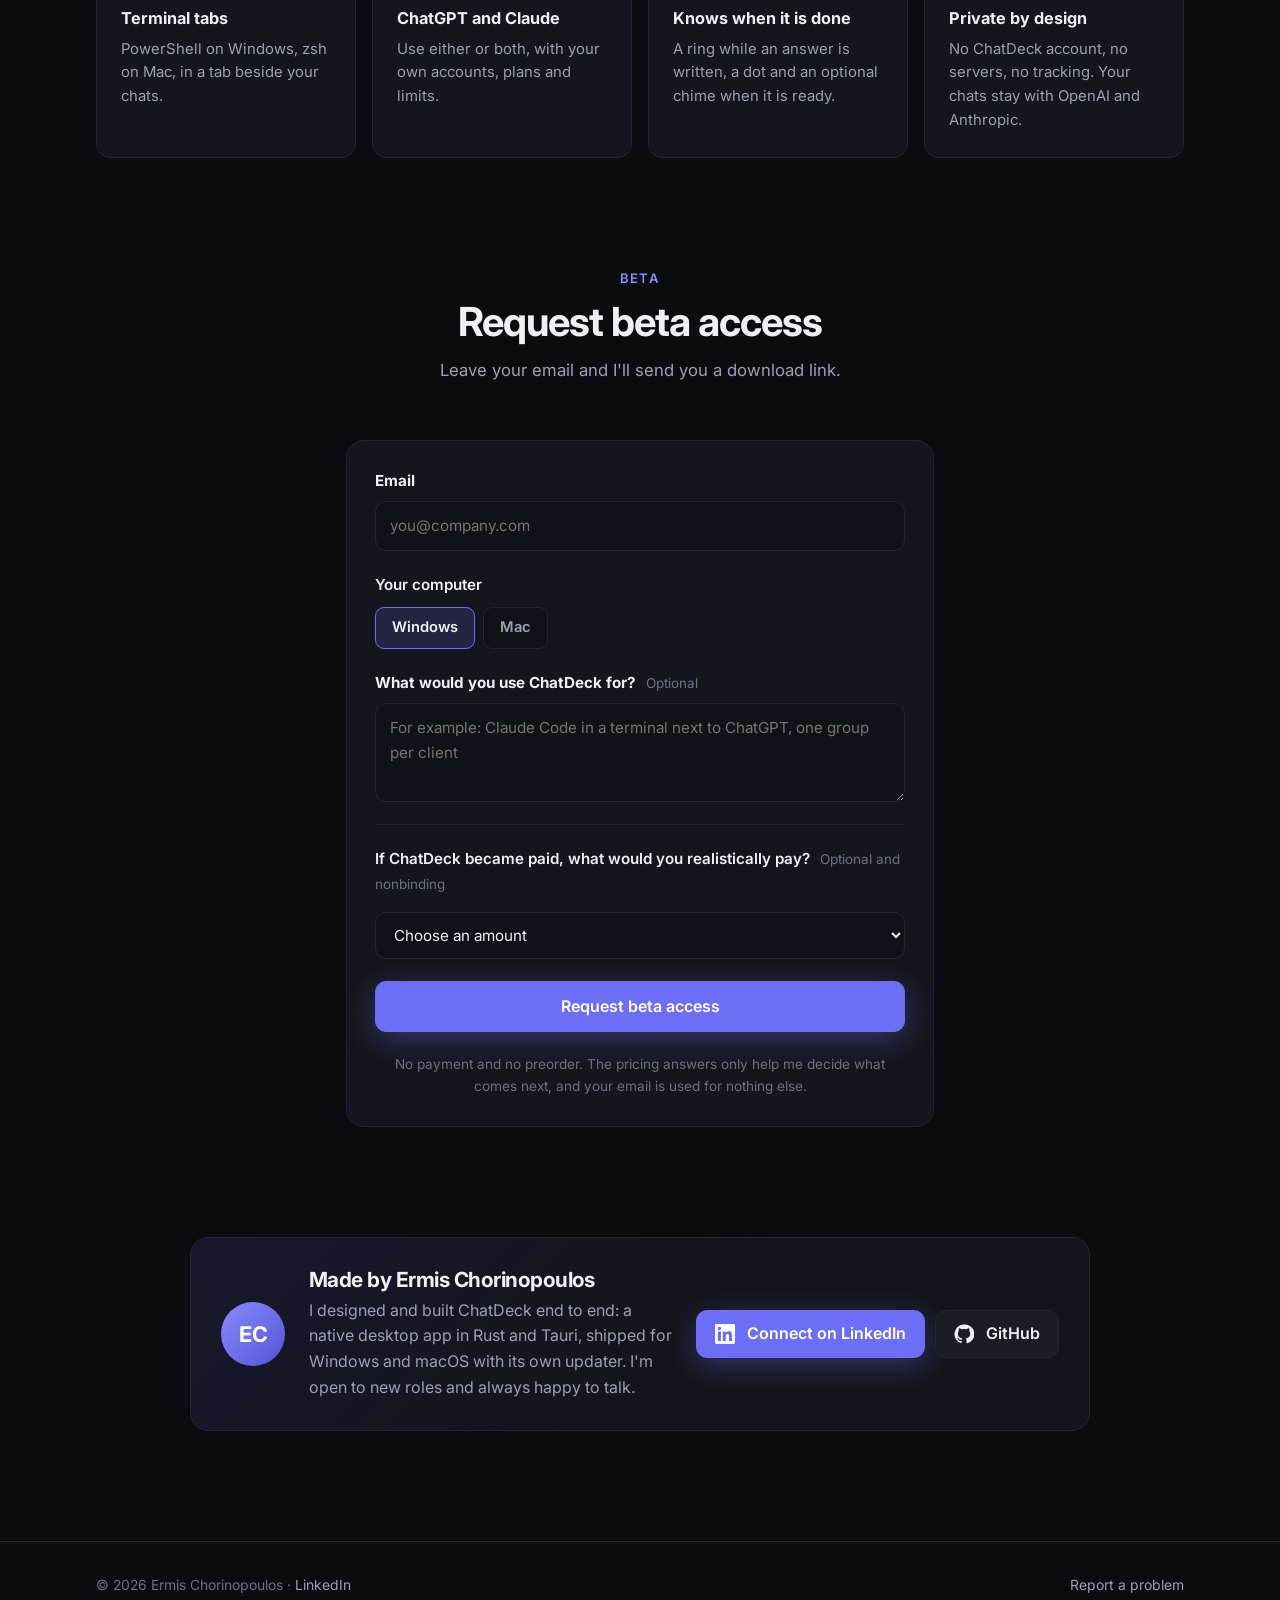
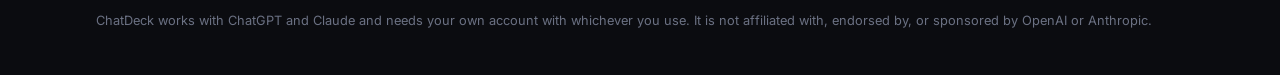
==== commit 9610a79a: "Beta form: one pricing dropdown, no promised reply time" ====
--- a/index.html
+++ b/index.html
@@ -129,7 +129,7 @@
       <div class="wrap request">
         <p class="eyebrow">Beta</p>
         <h2>Request beta access</h2>
-        <p class="sub">Leave your email and I'll send you a download link, usually within a day.</p>
+        <p class="sub">Leave your email and I'll send you a download link.</p>
         <form class="signup" id="signup" action="https://formsubmit.co/ermis.chorinopoulos@gmail.com" method="POST">
           <input type="hidden" name="_subject" value="ChatDeck beta request">
           <input type="hidden" name="_template" value="table">
@@ -147,14 +147,9 @@
             <textarea name="use_case" rows="3" placeholder="For example: Claude Code in a terminal next to ChatGPT, one group per client"></textarea>
           </label>
           <fieldset class="pricing">
-            <legend>If ChatDeck became paid one day <span>Optional and nonbinding</span></legend>
-            <div class="pills">
-              <label><input type="radio" name="payment_model" value="One-time purchase"> One-time purchase</label>
-              <label><input type="radio" name="payment_model" value="Subscription"> Subscription</label>
-              <label><input type="radio" name="payment_model" value="No preference"> No preference</label>
-            </div>
-            <label class="field"><b>What would you realistically pay?</b>
-              <select name="price">
+            <legend>If ChatDeck became paid, what would you realistically pay? <span>Optional and nonbinding</span></legend>
+            <label class="field">
+              <select name="price" aria-label="What you would realistically pay">
                 <option value="">Choose an amount</option>
                 <option>Only if it stays free</option>
                 <optgroup label="One-time">
@@ -234,7 +229,7 @@
         .then(function (reply) {
           if (String(reply.success) !== "true") throw new Error();
           signup.classList.add("done");
-          note.textContent = "Thanks! You're on the list. I'll email you a download link soon.";
+          note.textContent = "Thanks! You're on the list. I'll email you a download link.";
         })
         .catch(function () {
           note.textContent = "That did not go through. Please try again in a moment.";
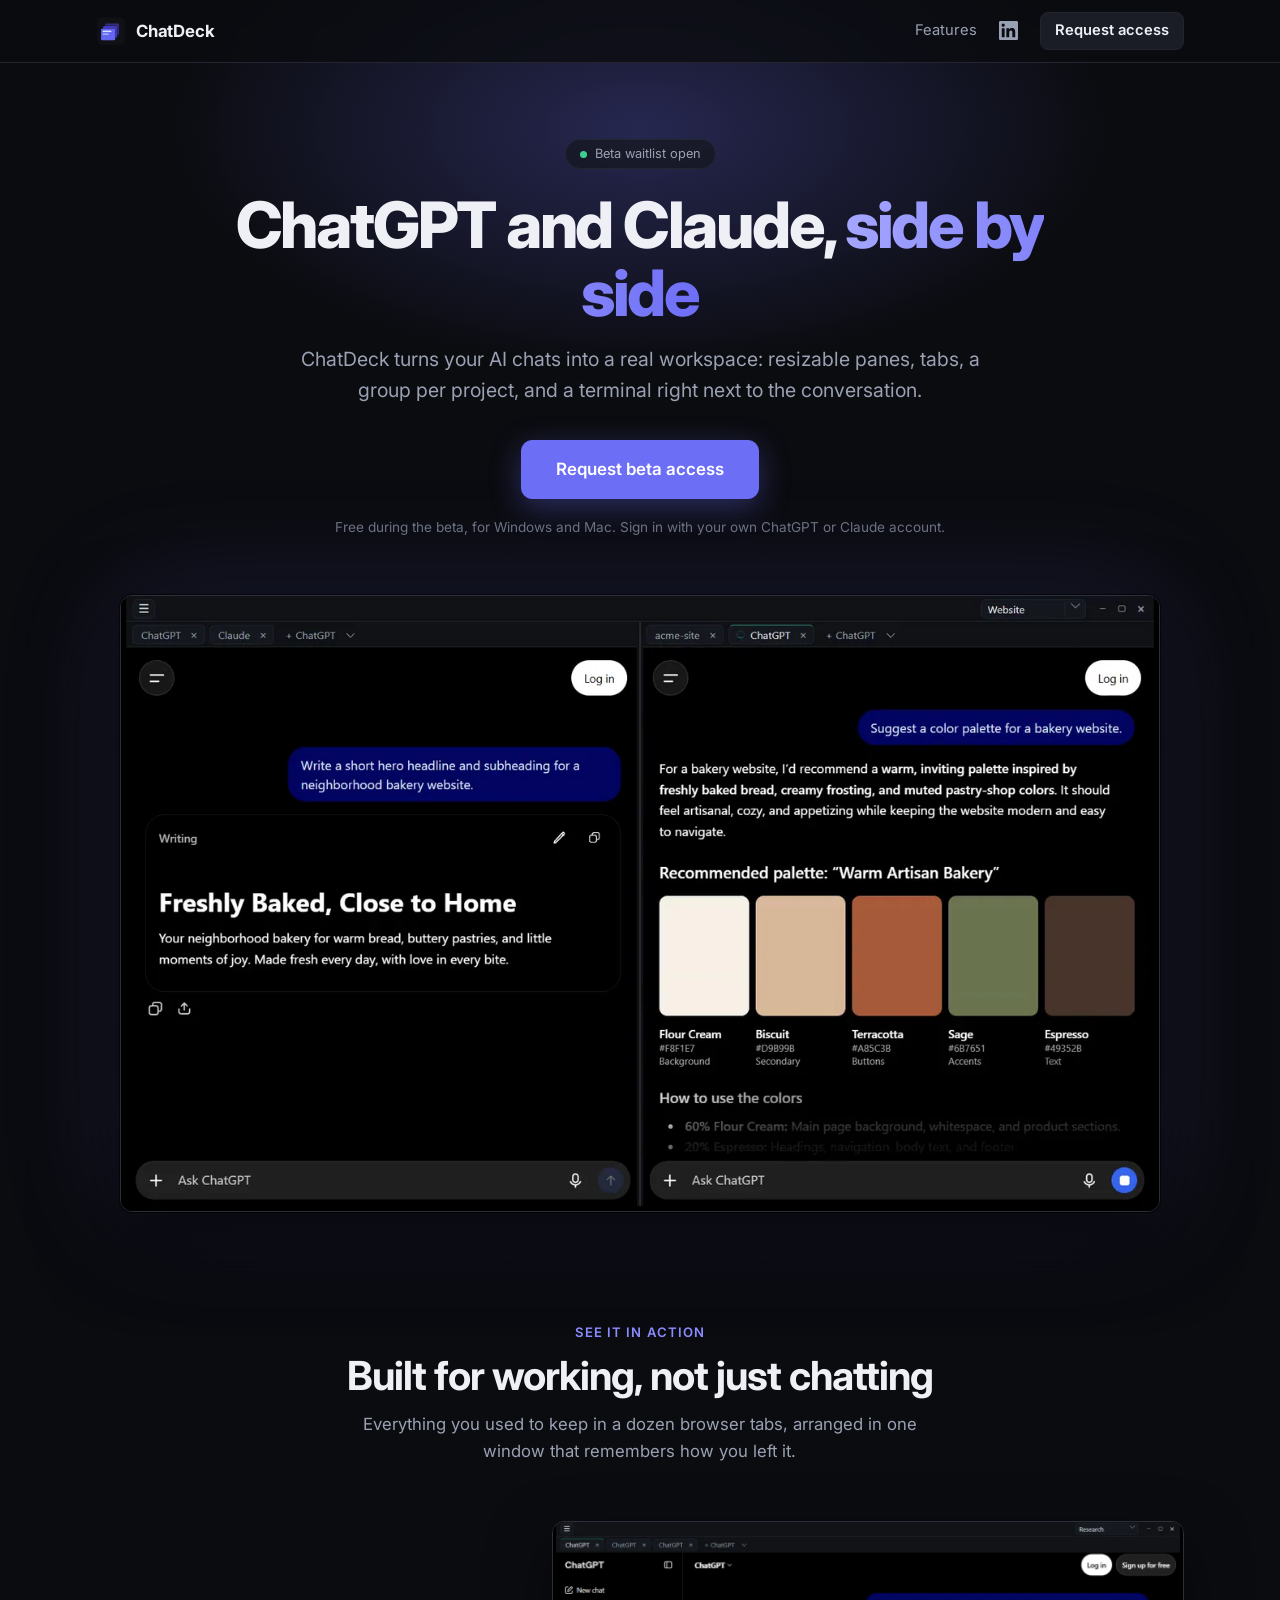
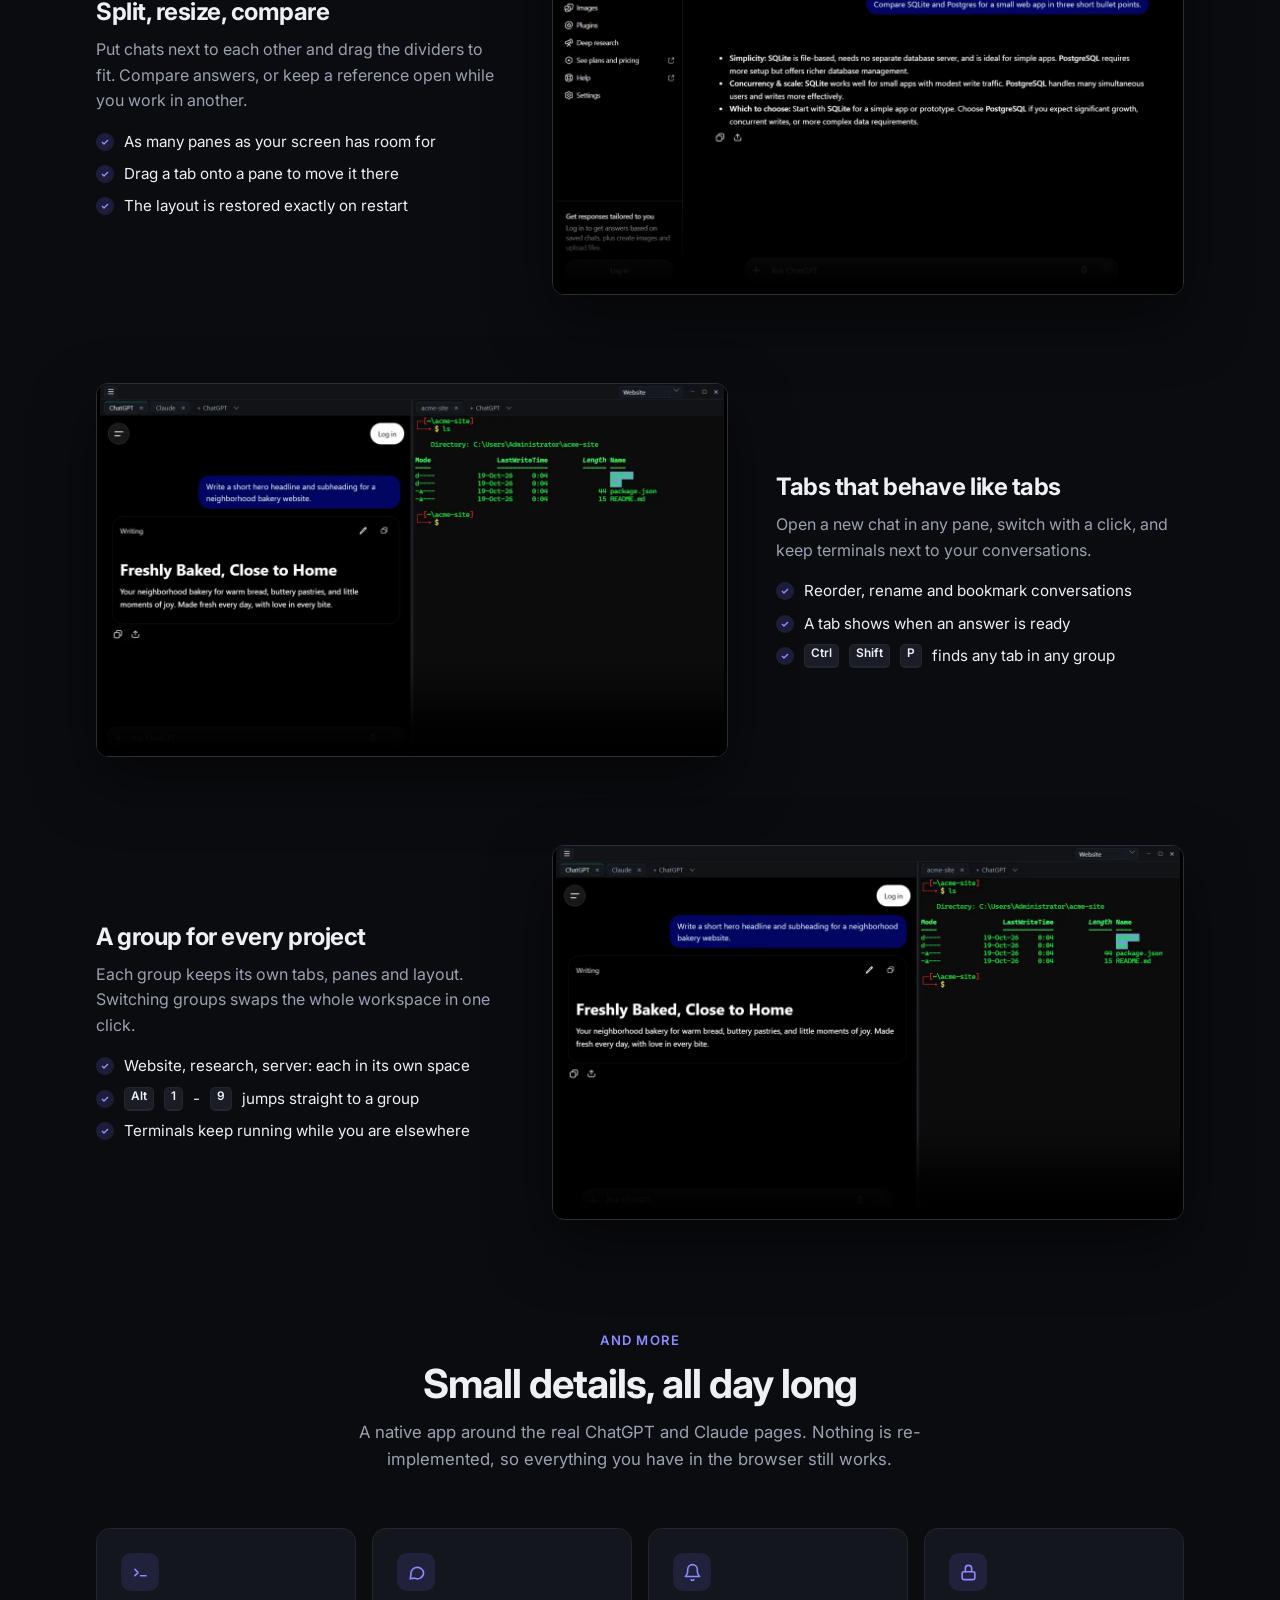
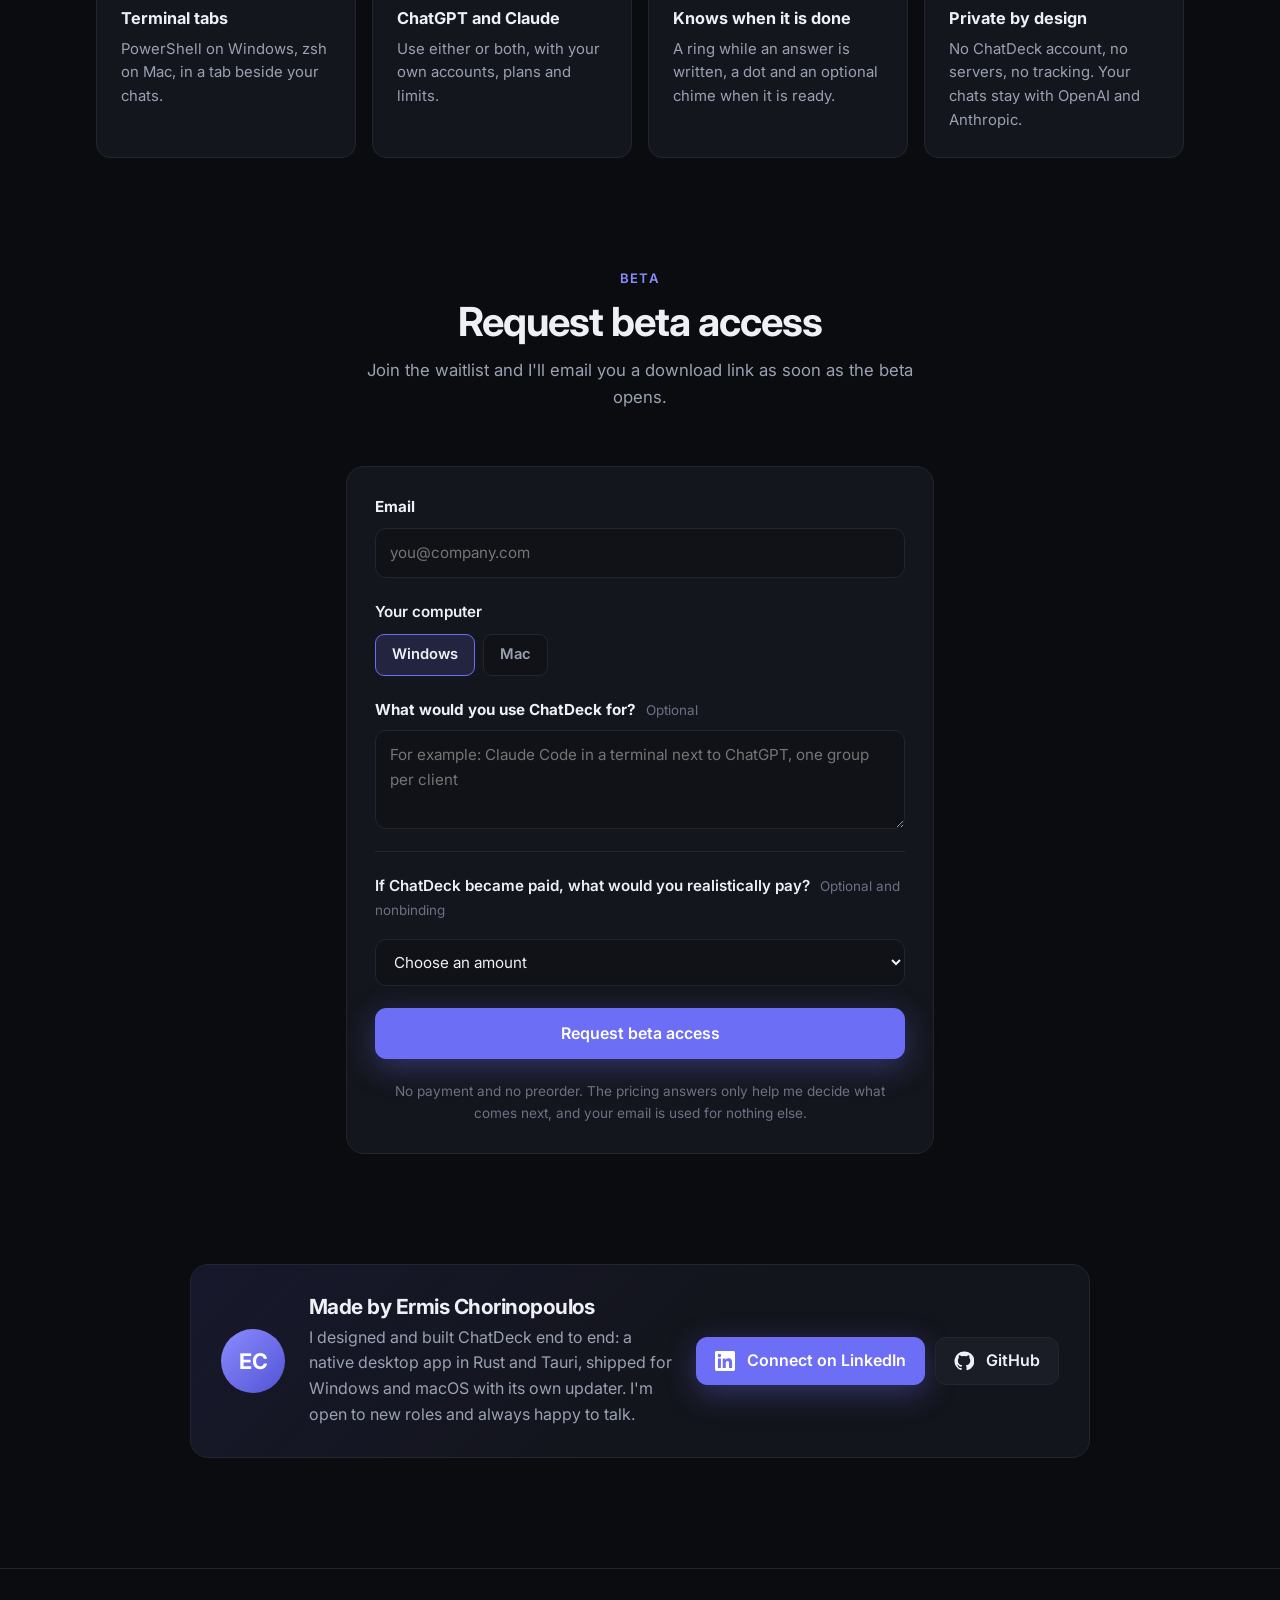
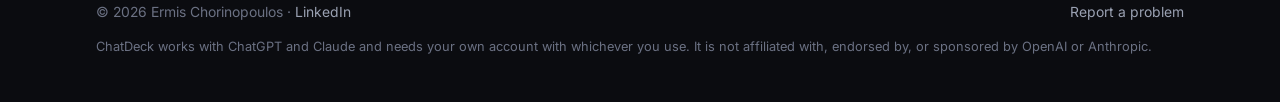
==== commit 75f02957: "Beta form: waitlist wording, link sent when the beta opens" ====
--- a/index.html
+++ b/index.html
@@ -35,7 +35,7 @@
 
   <main>
     <div class="hero wrap" id="download">
-      <span class="badge"><i></i><span id="version">Free during the beta</span></span>
+      <span class="badge"><i></i><span id="version">Beta waitlist open</span></span>
       <h1>ChatGPT and Claude, <span>side by side</span></h1>
       <p class="lead">ChatDeck turns your AI chats into a real workspace: resizable panes, tabs,
         a group per project, and a terminal right next to the conversation.</p>
@@ -129,7 +129,7 @@
       <div class="wrap request">
         <p class="eyebrow">Beta</p>
         <h2>Request beta access</h2>
-        <p class="sub">Leave your email and I'll send you a download link.</p>
+        <p class="sub">Join the waitlist and I'll email you a download link as soon as the beta opens.</p>
         <form class="signup" id="signup" action="https://formsubmit.co/ermis.chorinopoulos@gmail.com" method="POST">
           <input type="hidden" name="_subject" value="ChatDeck beta request">
           <input type="hidden" name="_template" value="table">
@@ -229,7 +229,7 @@
         .then(function (reply) {
           if (String(reply.success) !== "true") throw new Error();
           signup.classList.add("done");
-          note.textContent = "Thanks! You're on the list. I'll email you a download link.";
+          note.textContent = "Thanks! You're on the list. I'll email you a download link as soon as the beta opens.";
         })
         .catch(function () {
           note.textContent = "That did not go through. Please try again in a moment.";
@@ -258,16 +258,6 @@
       videos.forEach(function (v) { seen.observe(v); });
     }
 
-    // Name the current version; the static badge stays if GitHub is unreachable or rate-limited.
-    fetch("https://api.github.com/repos/ErmisCho/chatdeck-releases/releases/latest")
-      .then(function (r) { return r.ok ? r.json() : null; })
-      .then(function (release) {
-        if (release && release.tag_name) {
-          document.getElementById("version").textContent =
-            "Version " + release.tag_name.replace(/^v/, "") + " · Free during the beta";
-        }
-      })
-      .catch(function () {});
   </script>
 </body>
 </html>
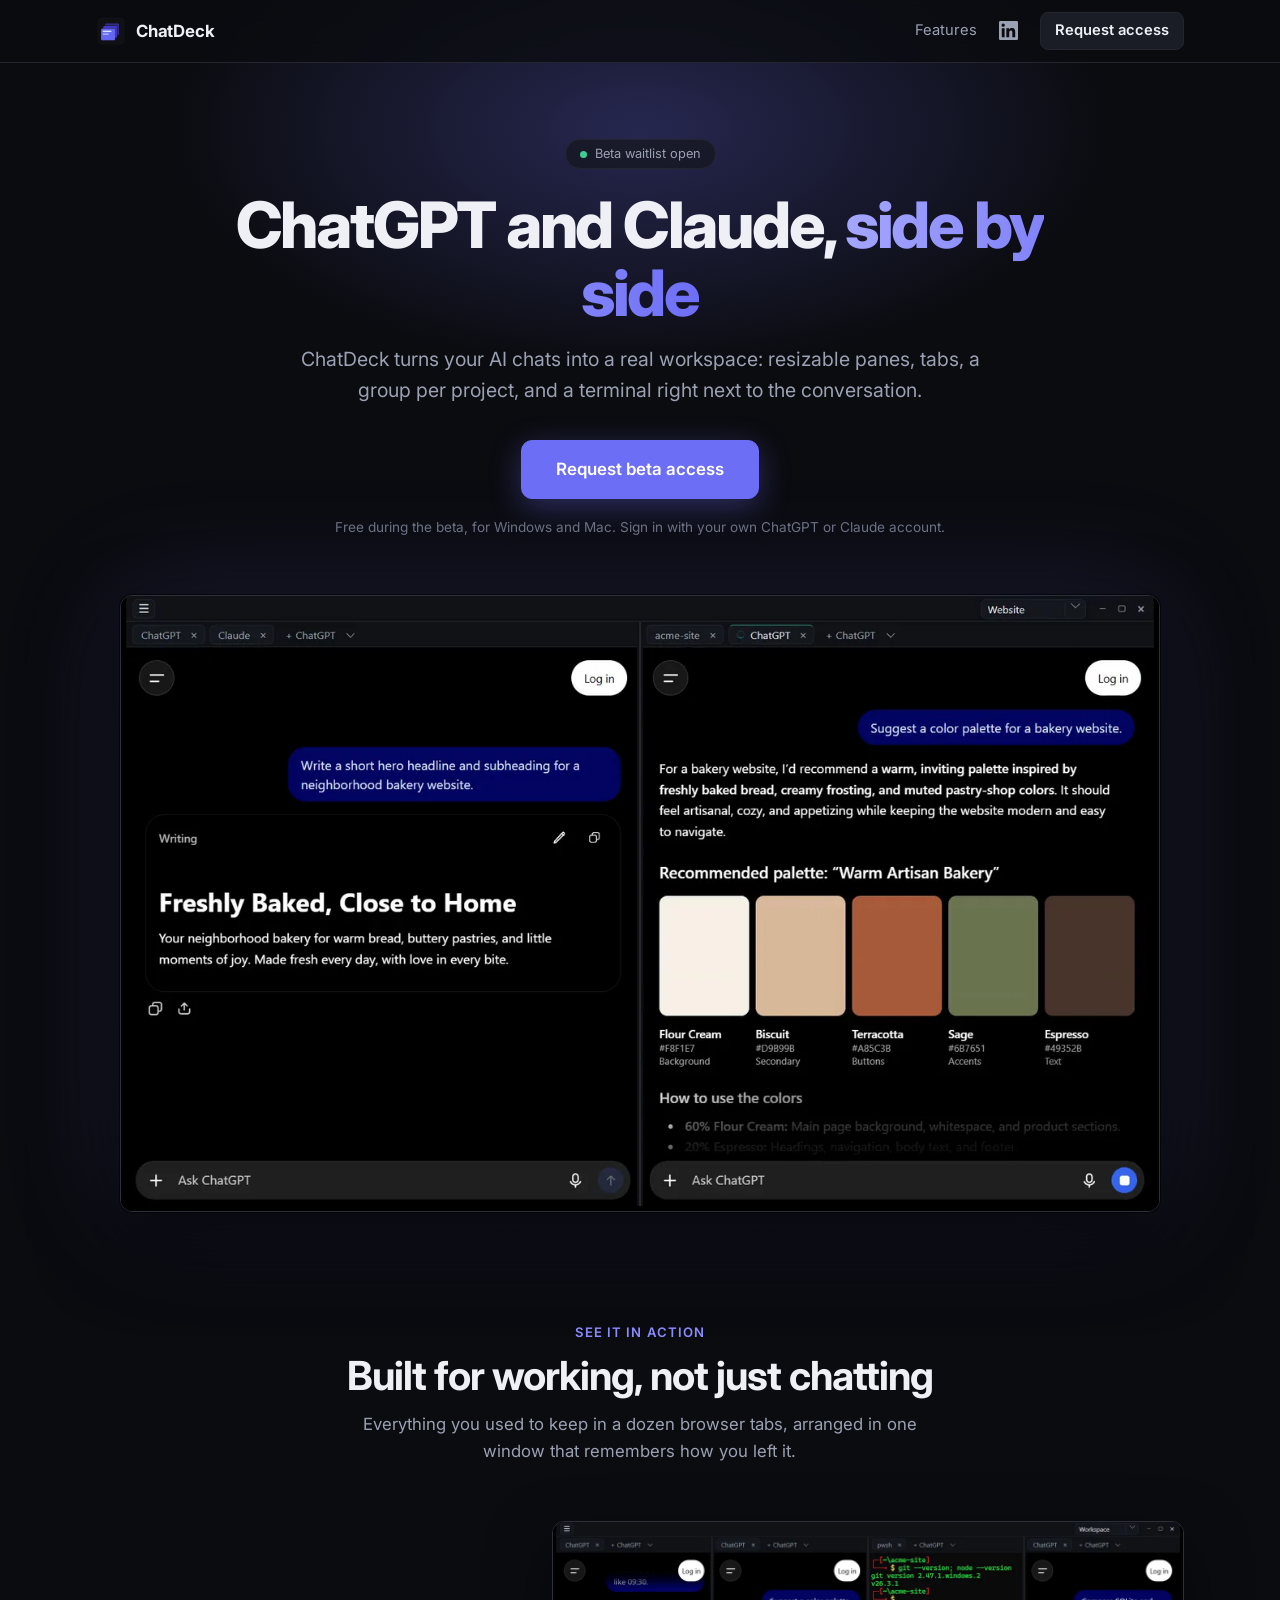
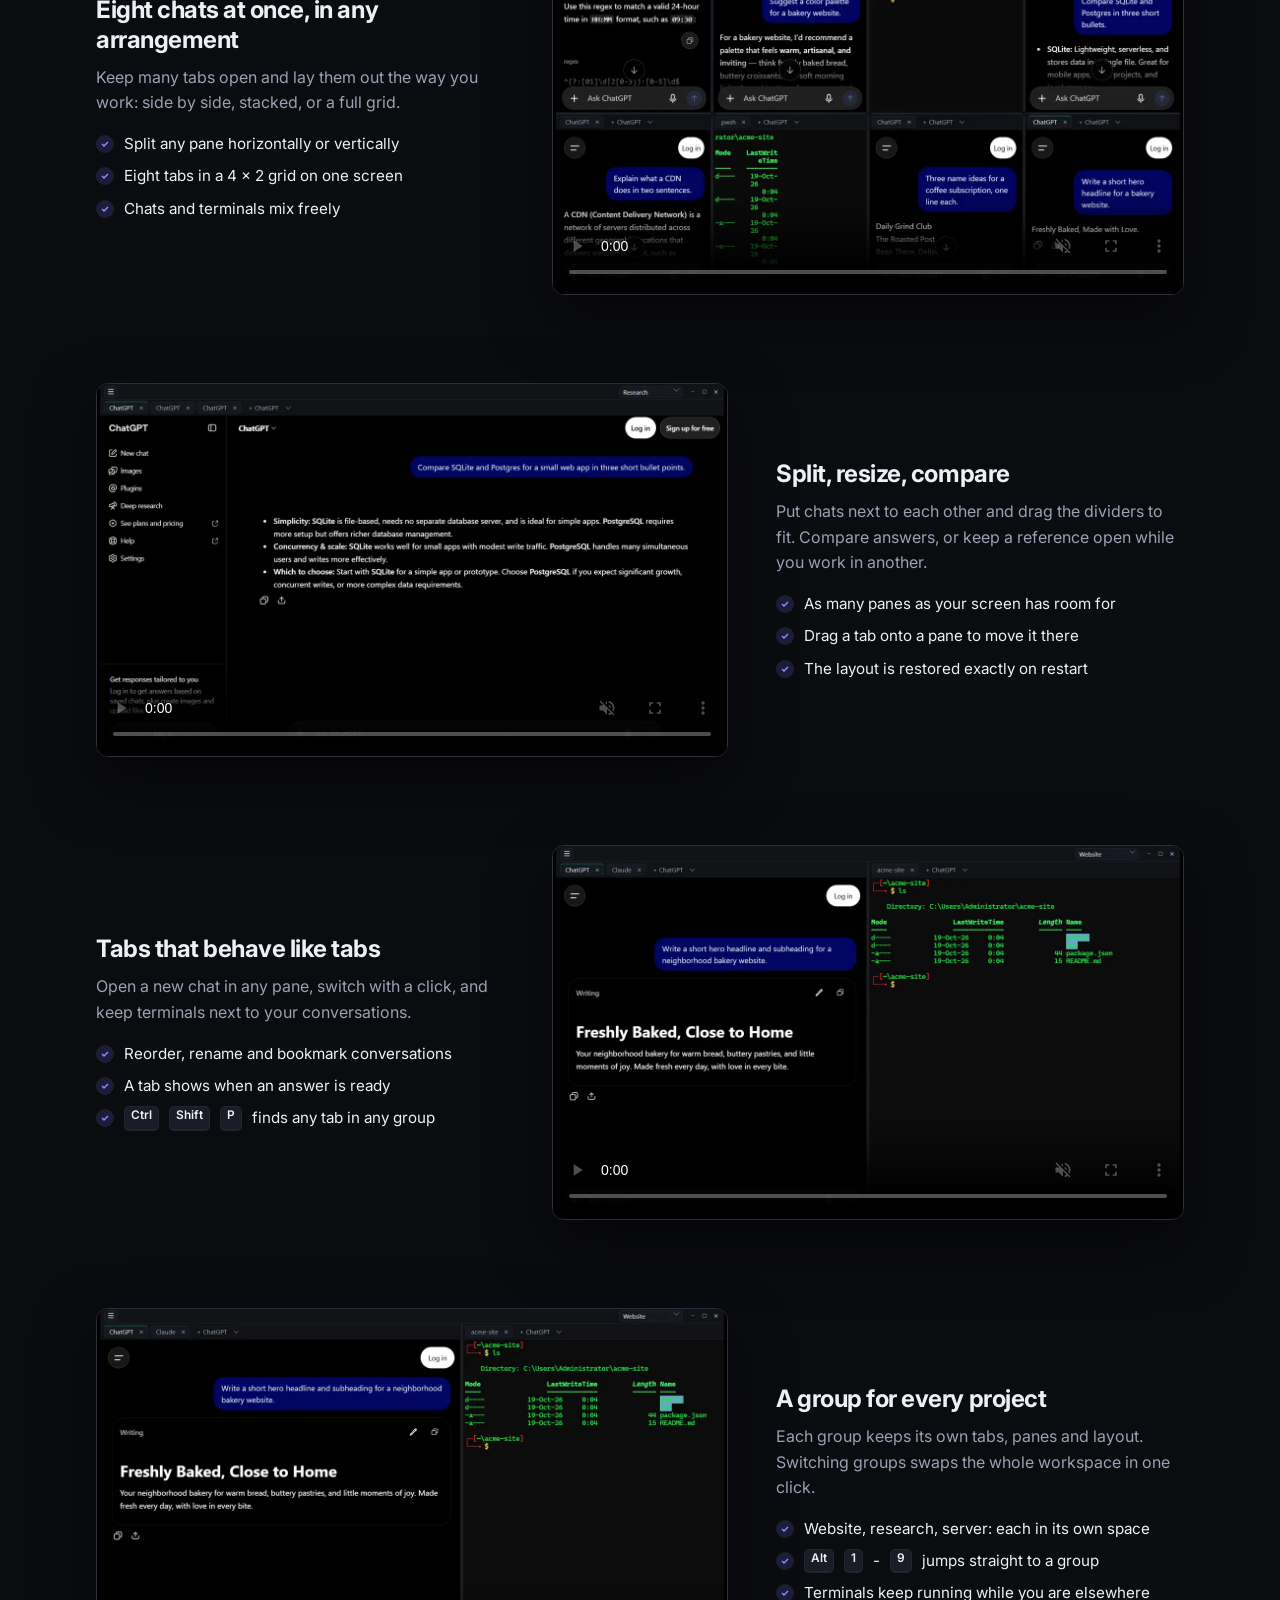
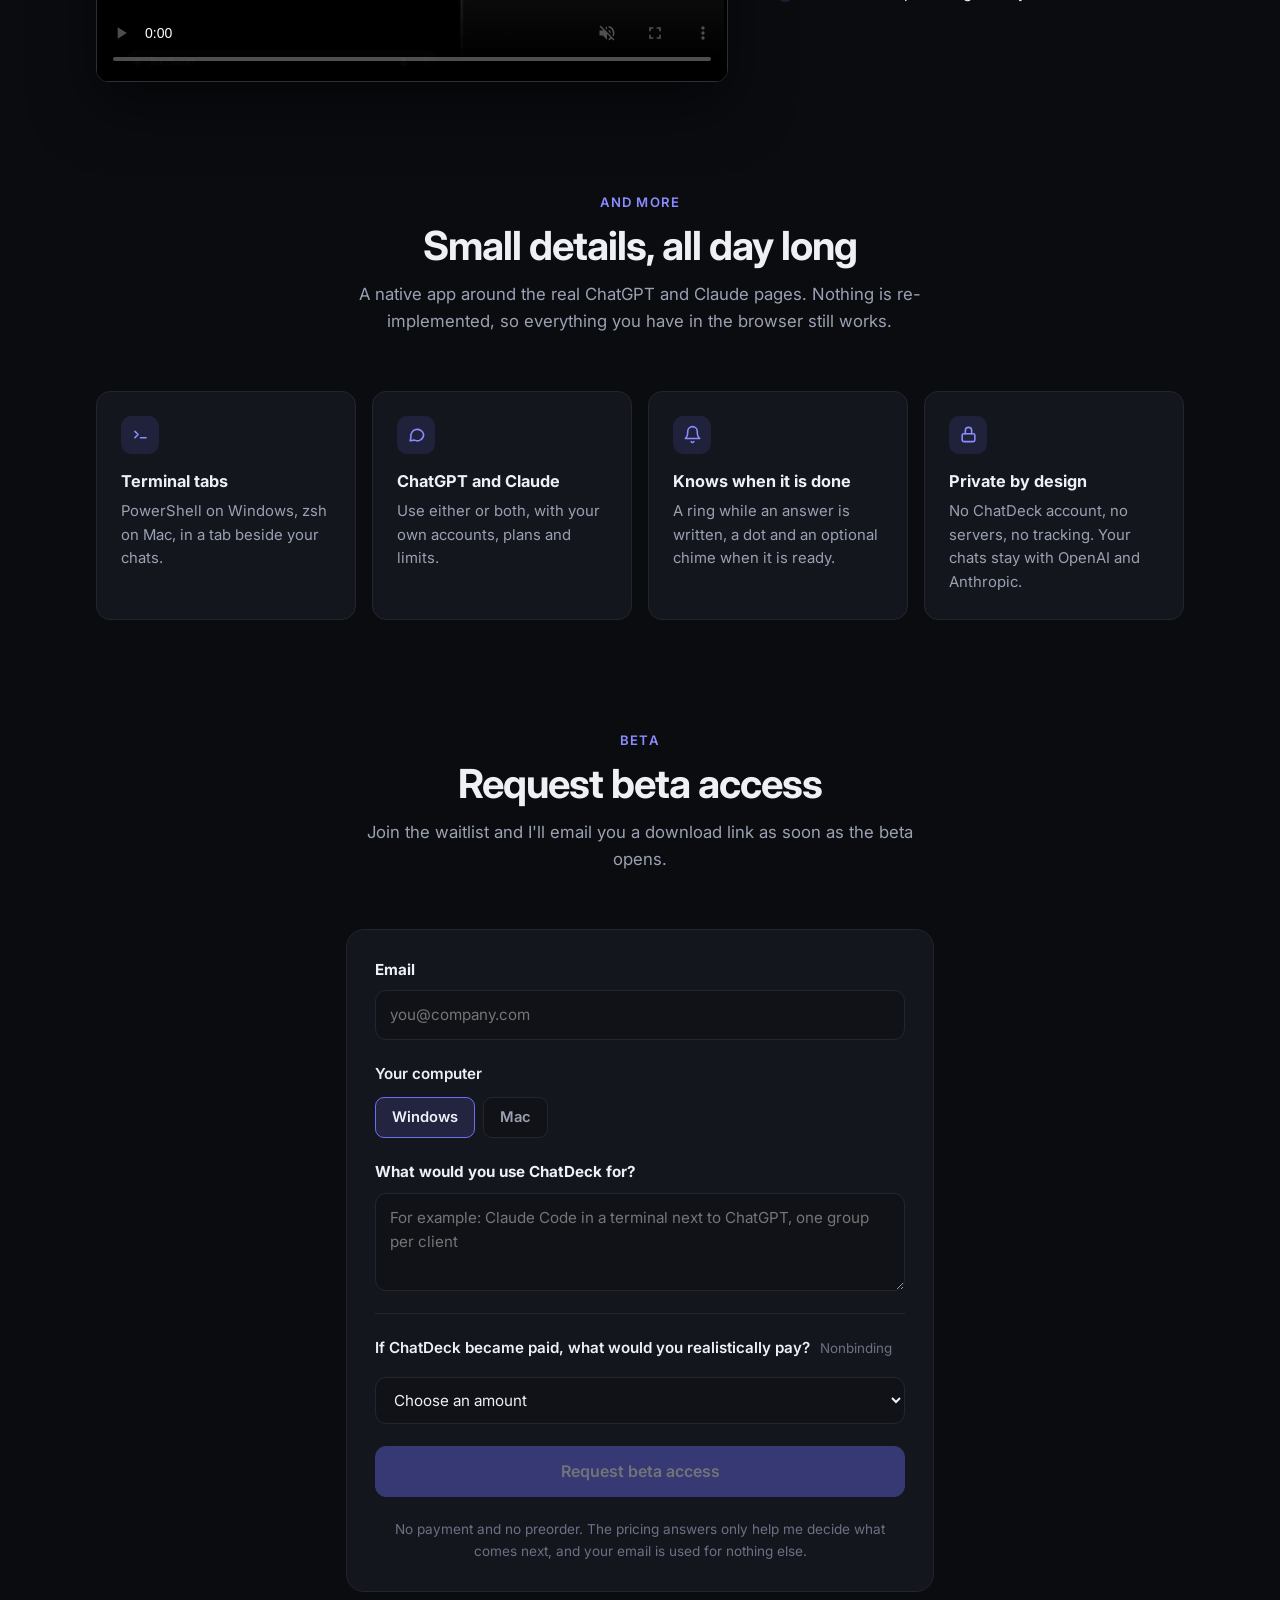
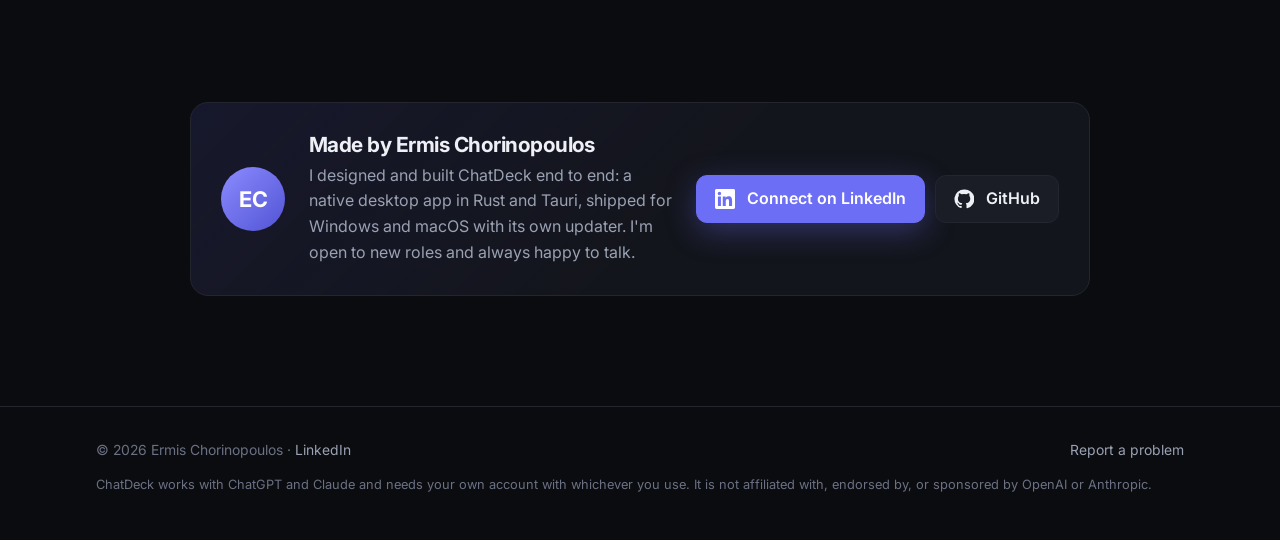
==== commit 8db62054: "Page: eight-tab grid clip; every beta form field required" ====
--- a/index.html
+++ b/index.html
@@ -56,6 +56,19 @@
 
         <div class="show">
           <div class="copy">
+            <h3>Eight chats at once, in any arrangement</h3>
+            <p>Keep many tabs open and lay them out the way you work: side by side, stacked, or a full grid.</p>
+            <ul>
+              <li>Split any pane horizontally or vertically</li>
+              <li>Eight tabs in a 4 &times; 2 grid on one screen</li>
+              <li>Chats and terminals mix freely</li>
+            </ul>
+          </div>
+          <div class="clip"><video data-src="media/grid.mp4" poster="media/grid.webp" muted loop playsinline preload="none" aria-label="Eight tabs in one pane rearranged into a grid of four columns and two rows"></video></div>
+        </div>
+
+        <div class="show">
+          <div class="copy">
             <h3>Split, resize, compare</h3>
             <p>Put chats next to each other and drag the dividers to fit. Compare answers, or keep a reference open while you work in another.</p>
             <ul>
@@ -143,13 +156,13 @@
               <label><input type="radio" name="platform" value="Mac" id="platform-mac"> Mac</label>
             </div>
           </fieldset>
-          <label class="field"><b>What would you use ChatDeck for? <span>Optional</span></b>
-            <textarea name="use_case" rows="3" placeholder="For example: Claude Code in a terminal next to ChatGPT, one group per client"></textarea>
+          <label class="field"><b>What would you use ChatDeck for?</b>
+            <textarea name="use_case" rows="3" required placeholder="For example: Claude Code in a terminal next to ChatGPT, one group per client"></textarea>
           </label>
           <fieldset class="pricing">
-            <legend>If ChatDeck became paid, what would you realistically pay? <span>Optional and nonbinding</span></legend>
+            <legend>If ChatDeck became paid, what would you realistically pay? <span>Nonbinding</span></legend>
             <label class="field">
-              <select name="price" aria-label="What you would realistically pay">
+              <select name="price" required aria-label="What you would realistically pay">
                 <option value="">Choose an amount</option>
                 <option>Only if it stays free</option>
                 <optgroup label="One-time">
@@ -215,10 +228,15 @@
     // Pre-select this computer; send without leaving the page (a plain post still works without JavaScript).
     if (/Mac/.test(navigator.platform || navigator.userAgent)) document.getElementById("platform-mac").checked = true;
     var signup = document.getElementById("signup");
+    var note = document.getElementById("signup-note");
+    var button = signup.querySelector("button");
+    // Every field is required: the button wakes up once all of them are filled in.
+    function ready() { button.disabled = !signup.checkValidity(); }
+    signup.addEventListener("input", ready);
+    signup.addEventListener("change", ready);
+    ready();
     signup.addEventListener("submit", function (event) {
       event.preventDefault();
-      var note = document.getElementById("signup-note");
-      var button = signup.querySelector("button");
       button.disabled = true;
       fetch(signup.action.replace("formsubmit.co/", "formsubmit.co/ajax/"), {
         method: "POST",
@@ -233,7 +251,7 @@
         })
         .catch(function () {
           note.textContent = "That did not go through. Please try again in a moment.";
-          button.disabled = false;
+          ready();
         });
     });
 
--- a/styles.css
+++ b/styles.css
@@ -156,7 +156,7 @@
 .pills label:has(input:checked) { border-color: var(--accent); background: rgba(109, 110, 246, 0.16); color: var(--text); }
 .pills label:has(input:focus-visible) { outline: 2px solid var(--accent-2); outline-offset: 2px; }
 .signup .button { justify-content: center; cursor: pointer; font: inherit; font-weight: 600; }
-.signup .button:disabled { opacity: 0.6; cursor: default; }
+.signup .button:disabled { opacity: 0.4; box-shadow: none; cursor: default; transform: none; }
 .signup .fine { margin: 0; text-align: center; }
 .signup .trap { position: absolute; left: -9999px; }
 .signup.done > :not(#signup-note) { display: none; }
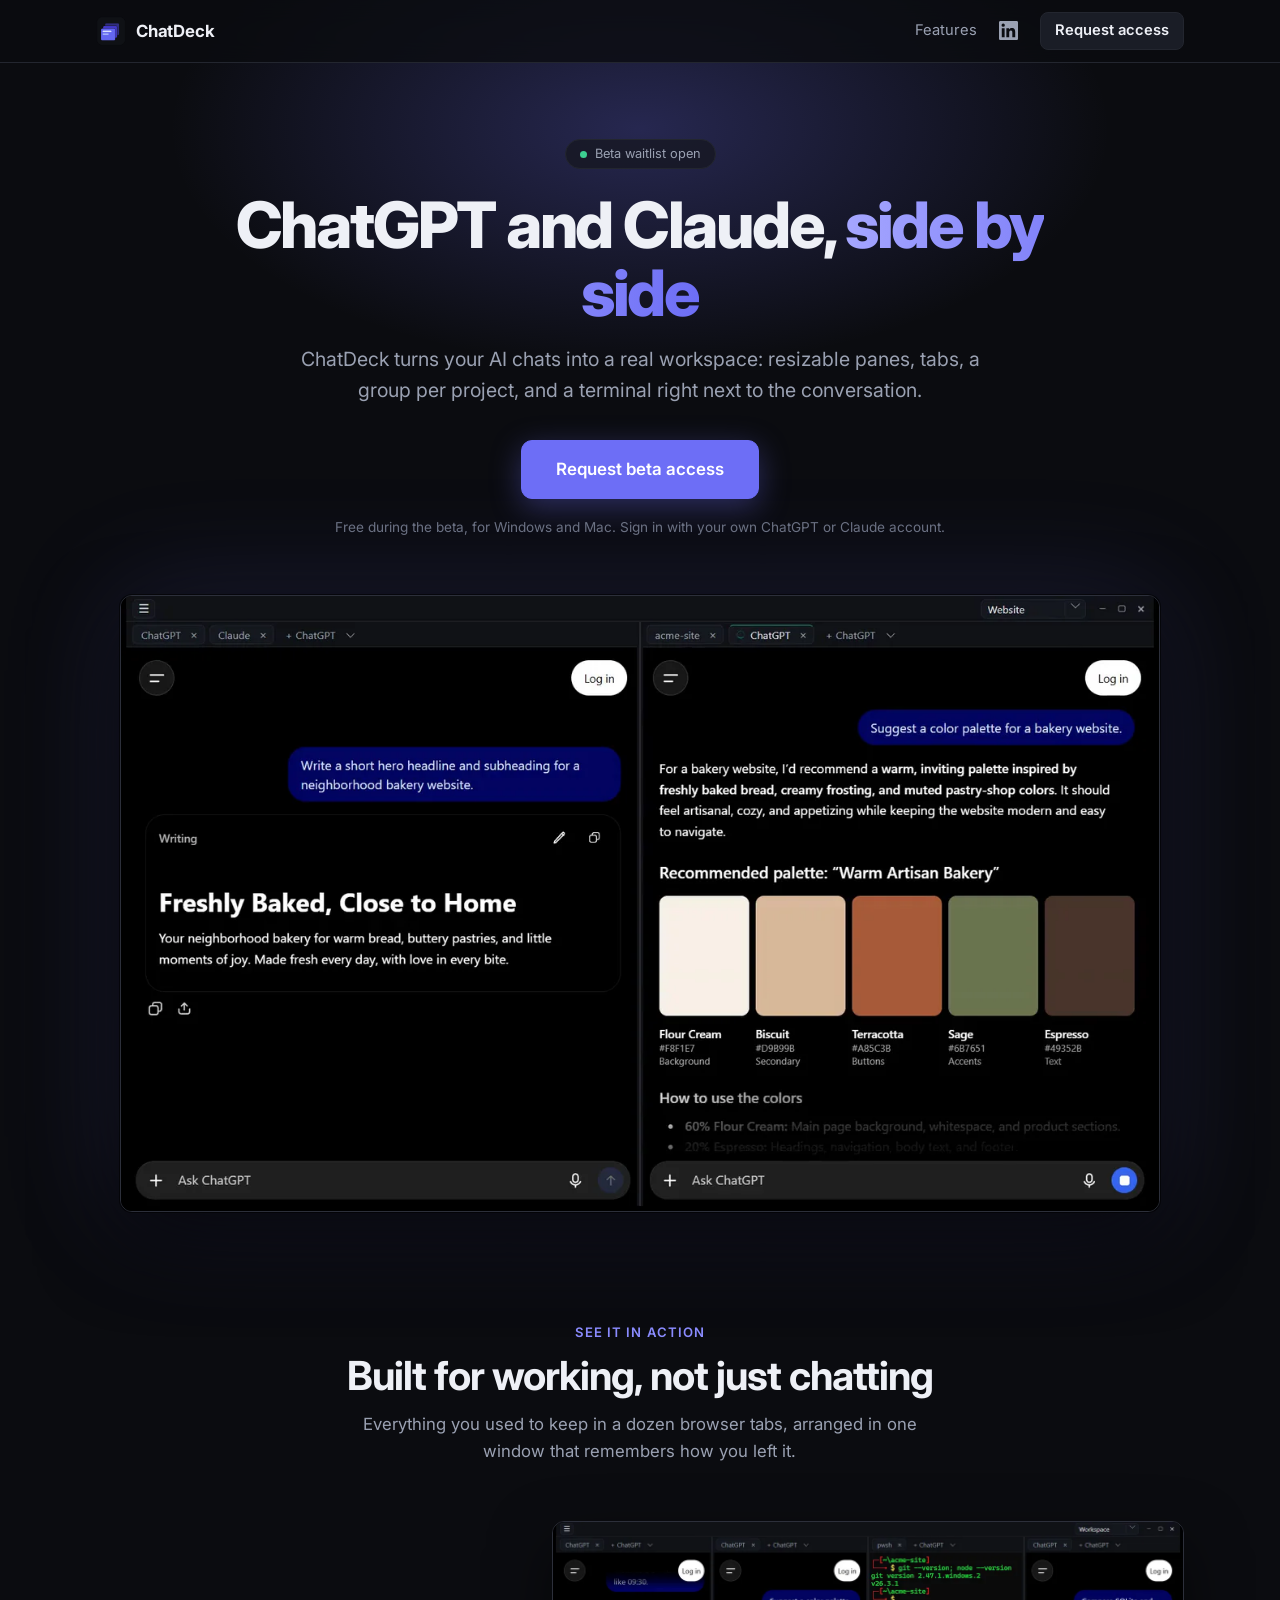
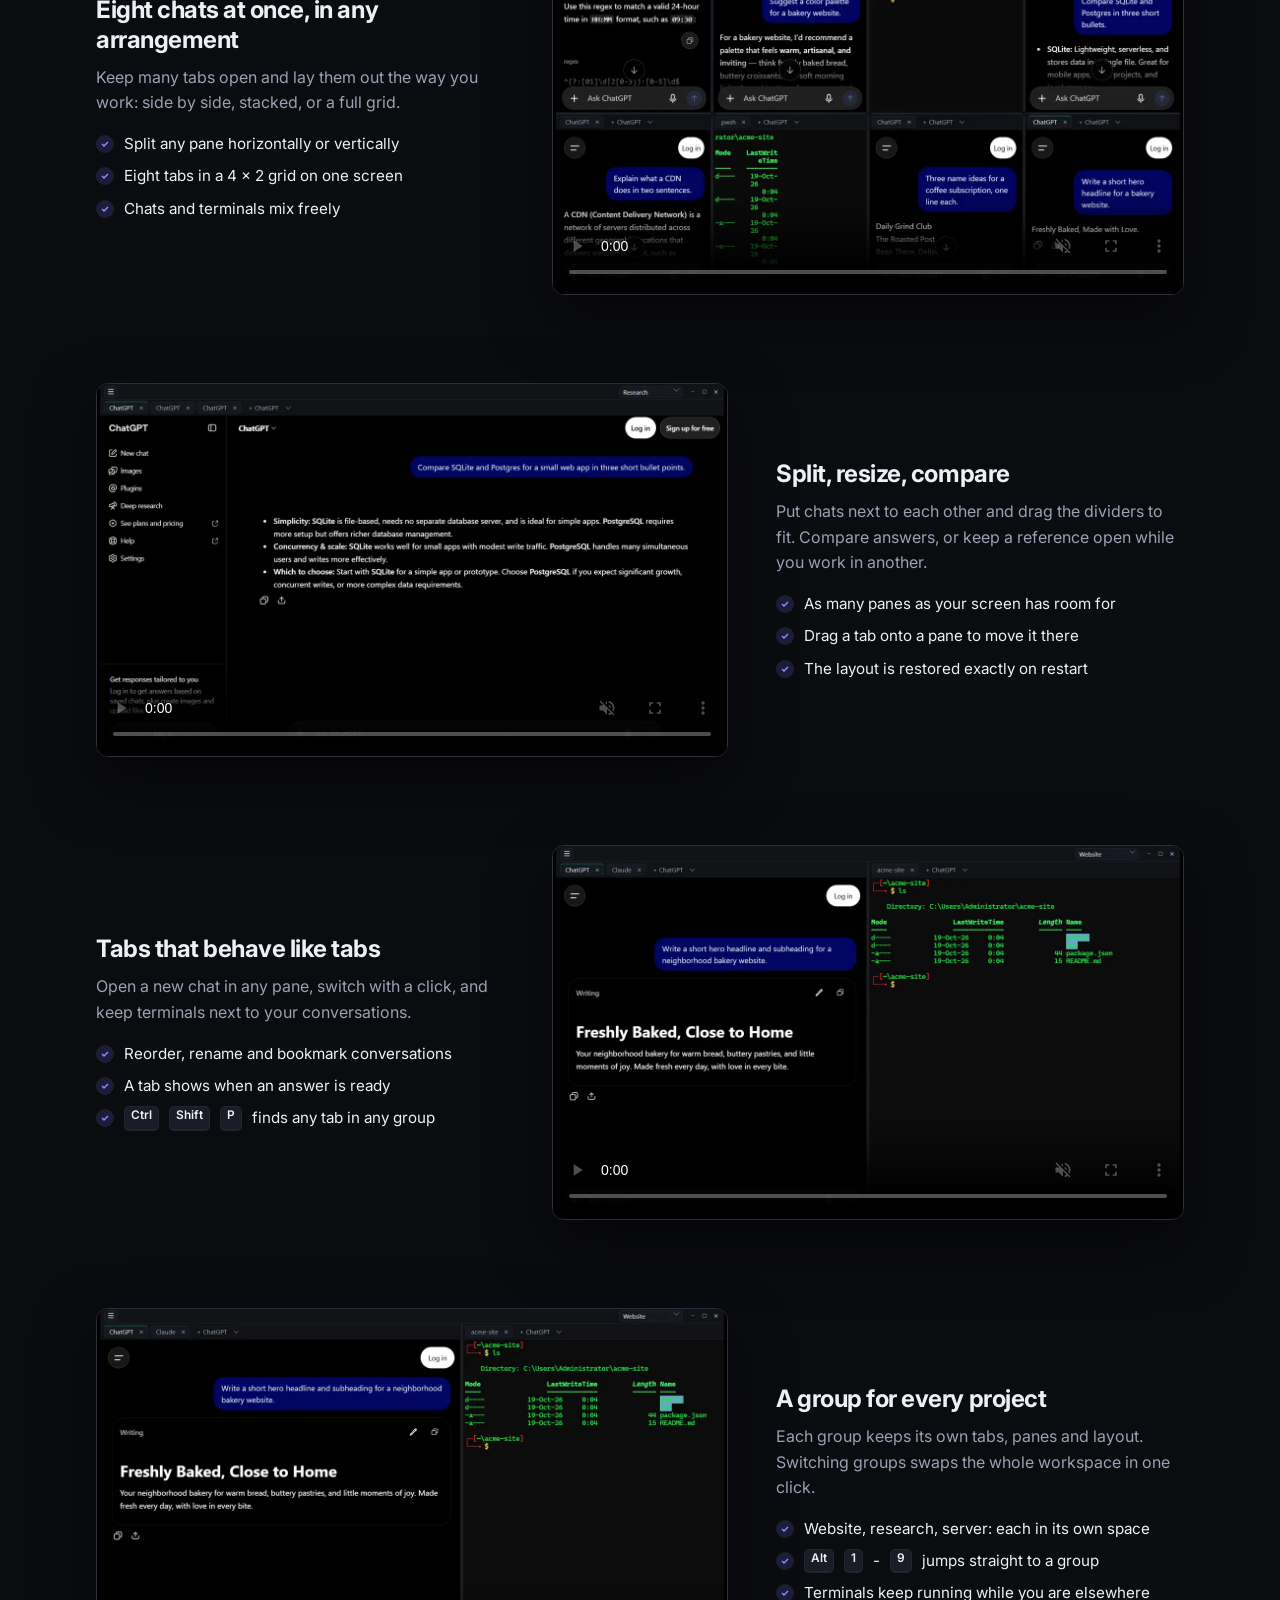
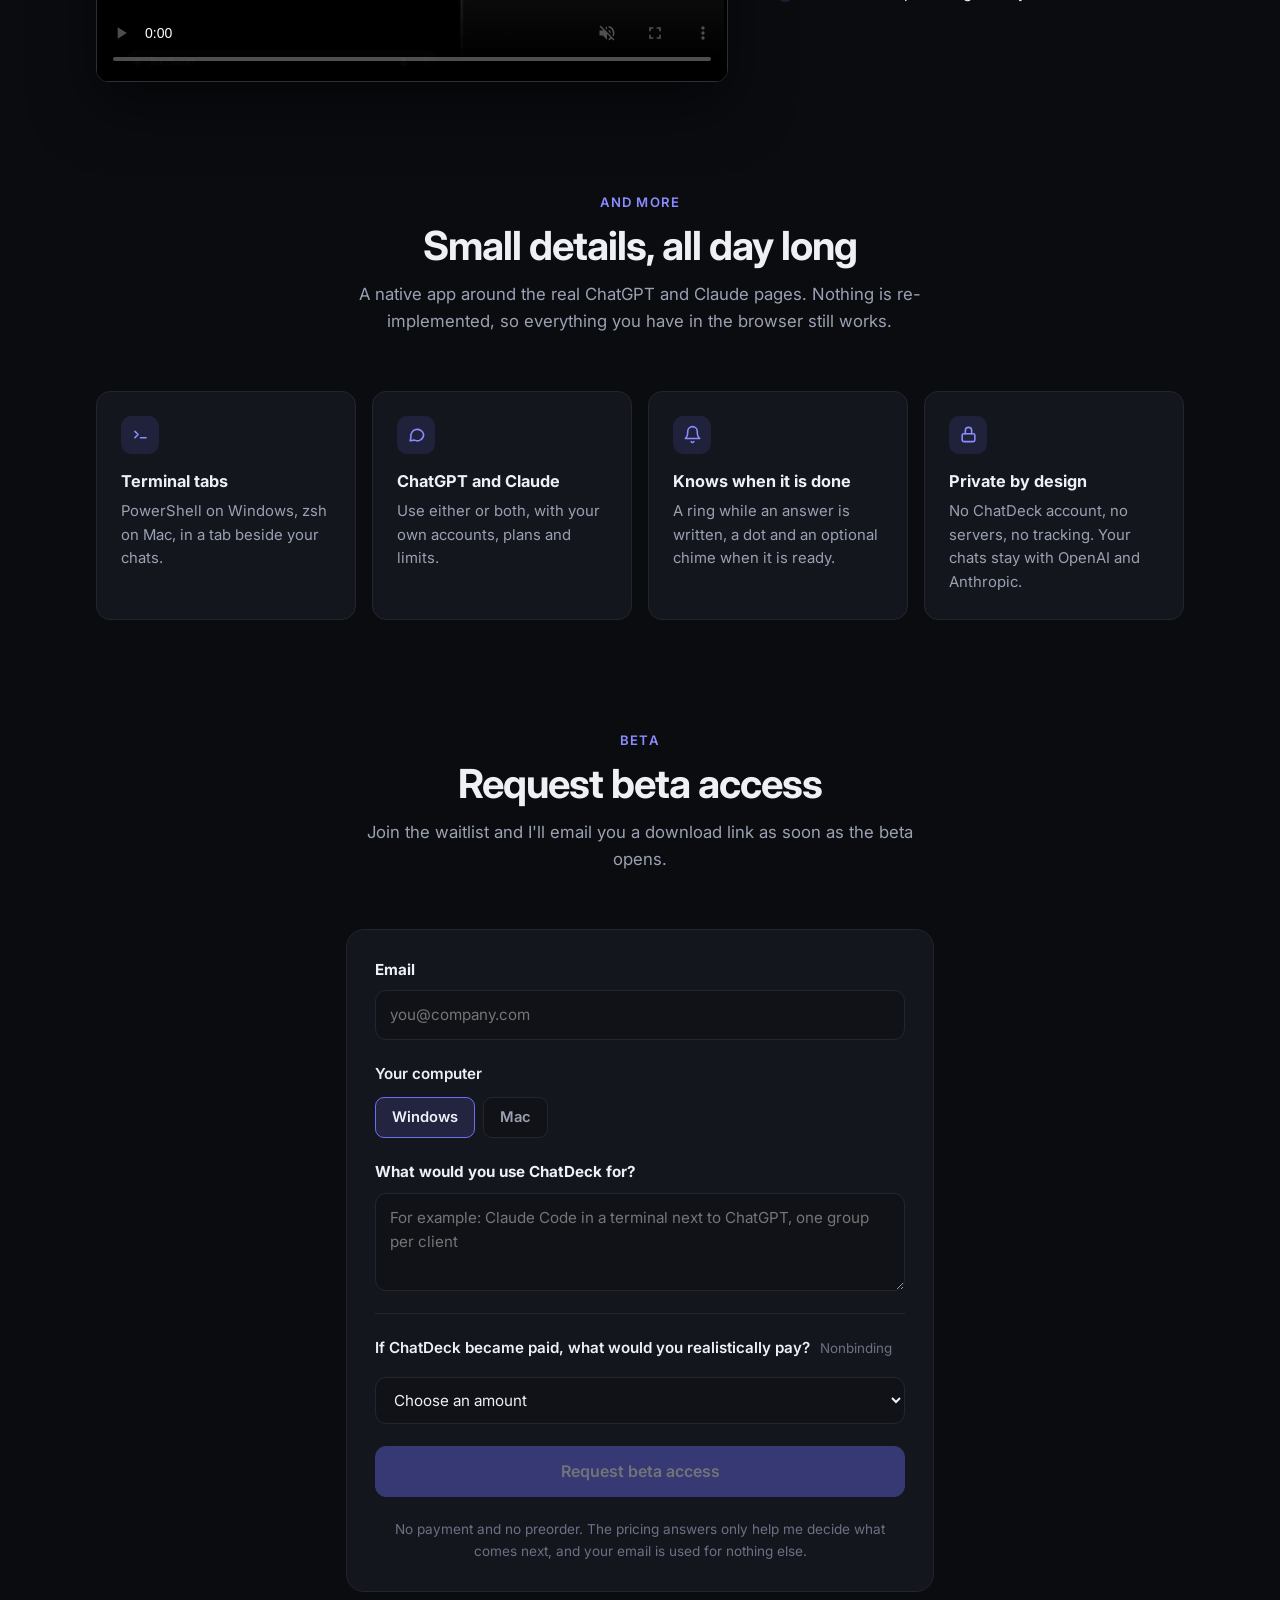
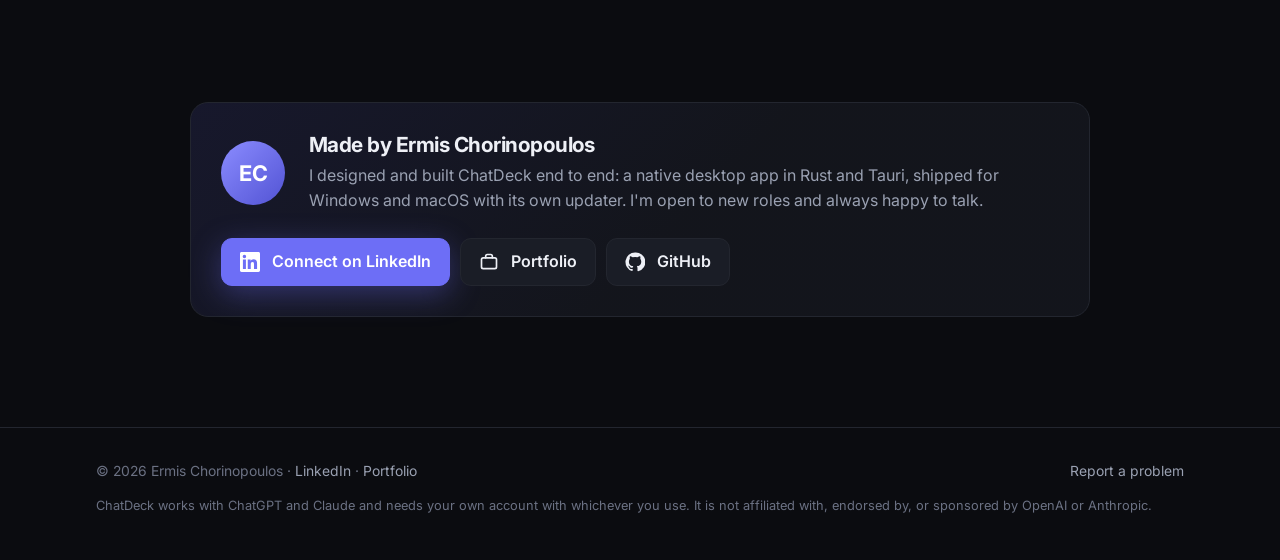
==== commit 4563f306: "Page: link the portfolio site" ====
--- a/index.html
+++ b/index.html
@@ -201,6 +201,10 @@
               <svg viewBox="0 0 24 24" fill="currentColor" aria-hidden="true"><path d="M20.4 20.5h-3.6v-5.6c0-1.3 0-3-1.8-3s-2.1 1.4-2.1 2.9v5.7H9.3V9h3.4v1.6h.1c.5-.9 1.6-1.8 3.4-1.8 3.6 0 4.3 2.4 4.3 5.5v6.2zM5.3 7.4a2.1 2.1 0 1 1 0-4.2 2.1 2.1 0 0 1 0 4.2zM7.1 20.5H3.5V9h3.6zM22.2 0H1.8C.8 0 0 .8 0 1.7v20.6c0 .9.8 1.7 1.8 1.7h20.4c1 0 1.8-.8 1.8-1.7V1.7C24 .8 23.2 0 22.2 0z"/></svg>
               Connect on LinkedIn
             </a>
+            <a class="button" href="https://ermischo.github.io/">
+              <svg viewBox="0 0 24 24" fill="none" stroke="currentColor" stroke-width="2" stroke-linecap="round" stroke-linejoin="round" aria-hidden="true"><rect x="3" y="7" width="18" height="13" rx="2"/><path d="M8 7V5a2 2 0 0 1 2-2h4a2 2 0 0 1 2 2v2"/></svg>
+              Portfolio
+            </a>
             <a class="button" href="https://github.com/ErmisCho">
               <svg viewBox="0 0 24 24" fill="currentColor" aria-hidden="true"><path d="M12 .5a11.5 11.5 0 0 0-3.6 22.4c.6.1.8-.3.8-.6v-2c-3.2.7-3.9-1.5-3.9-1.5-.5-1.3-1.3-1.7-1.3-1.7-1-.7.1-.7.1-.7 1.2.1 1.8 1.2 1.8 1.2 1 1.8 2.7 1.3 3.4 1 .1-.8.4-1.3.7-1.6-2.6-.3-5.3-1.3-5.3-5.7 0-1.3.5-2.3 1.2-3.1-.1-.3-.5-1.5.1-3.1 0 0 1-.3 3.2 1.2a11 11 0 0 1 5.8 0c2.2-1.5 3.2-1.2 3.2-1.2.6 1.6.2 2.8.1 3.1.8.8 1.2 1.8 1.2 3.1 0 4.4-2.7 5.4-5.3 5.7.4.4.8 1.1.8 2.2v3.3c0 .3.2.7.8.6A11.5 11.5 0 0 0 12 .5z"/></svg>
               GitHub
@@ -214,7 +218,7 @@
   <footer>
     <div class="wrap">
       <div class="foot">
-        <span>&copy; 2026 Ermis Chorinopoulos &middot; <a href="https://www.linkedin.com/in/ermischo/">LinkedIn</a></span>
+        <span>&copy; 2026 Ermis Chorinopoulos &middot; <a href="https://www.linkedin.com/in/ermischo/">LinkedIn</a> &middot; <a href="https://ermischo.github.io/">Portfolio</a></span>
         <span class="links">
           <a href="https://github.com/ErmisCho/chatdeck-releases/issues">Report a problem</a>
         </span>
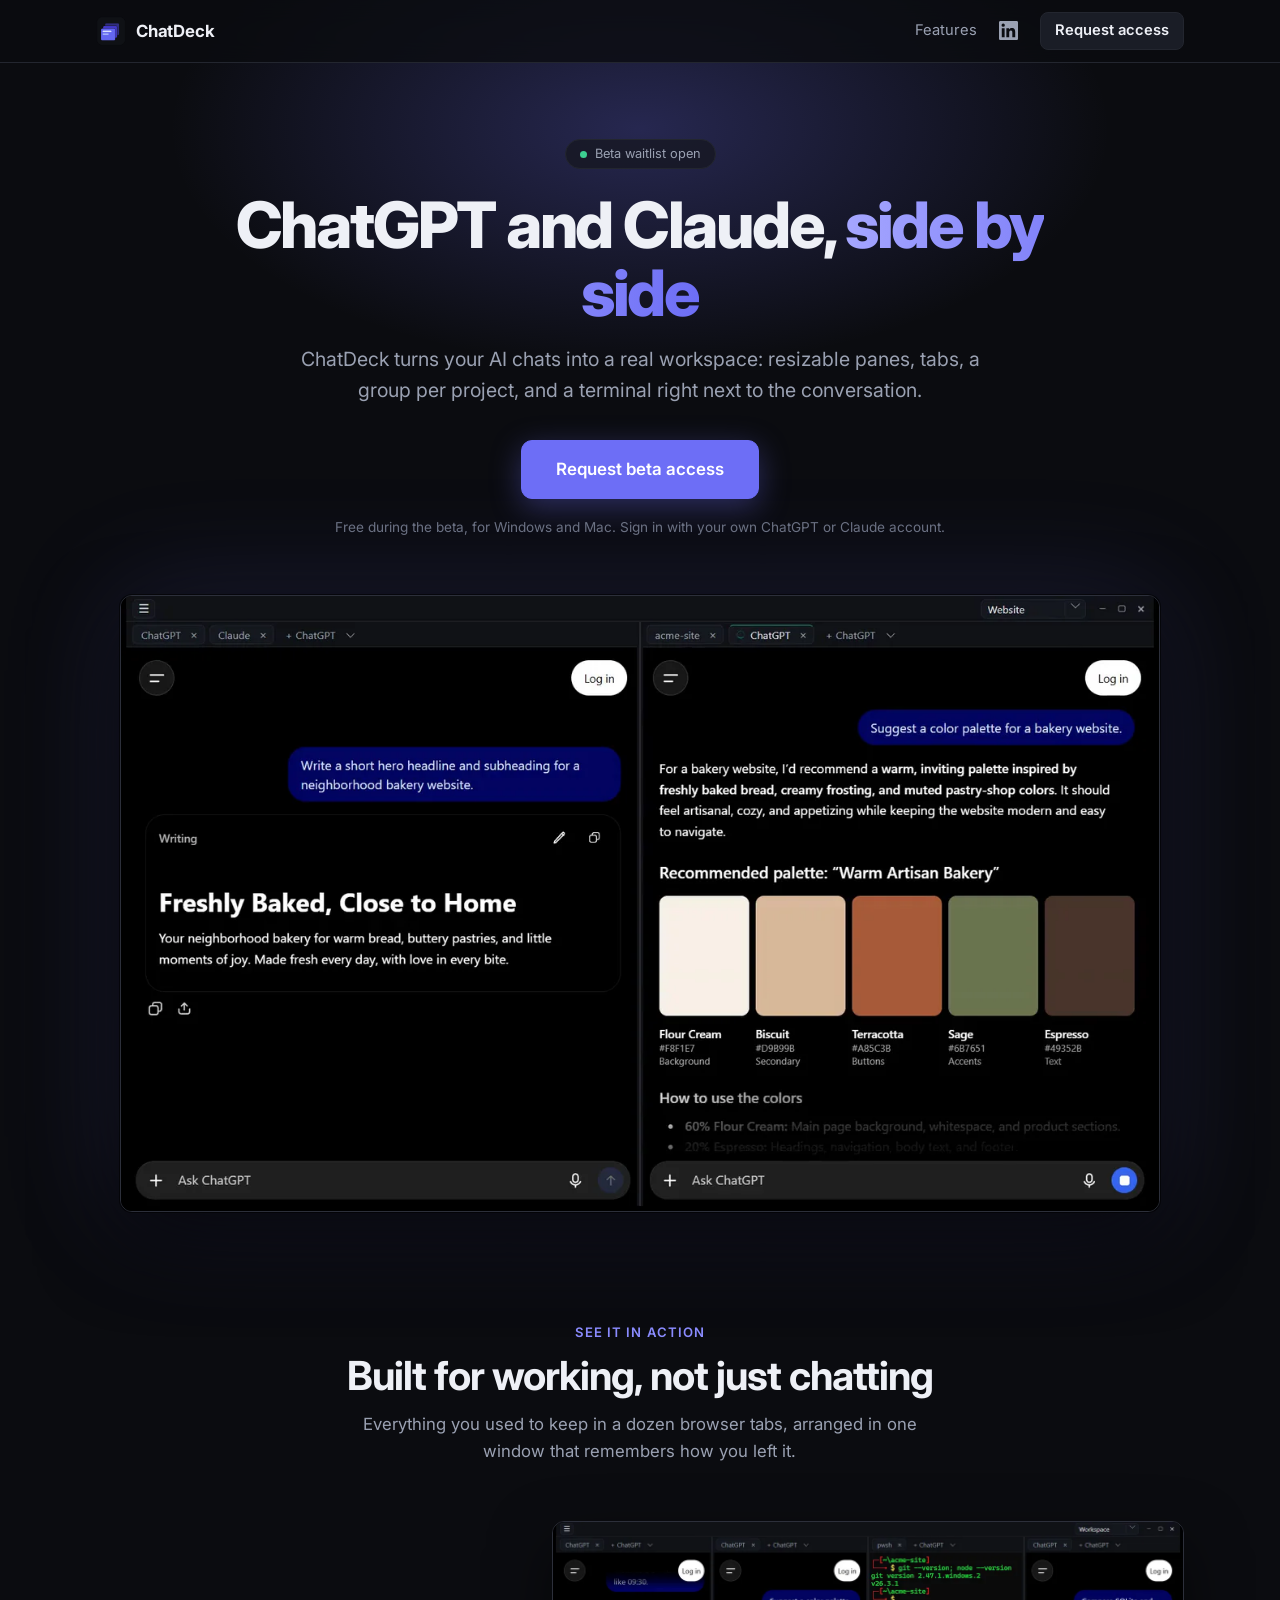
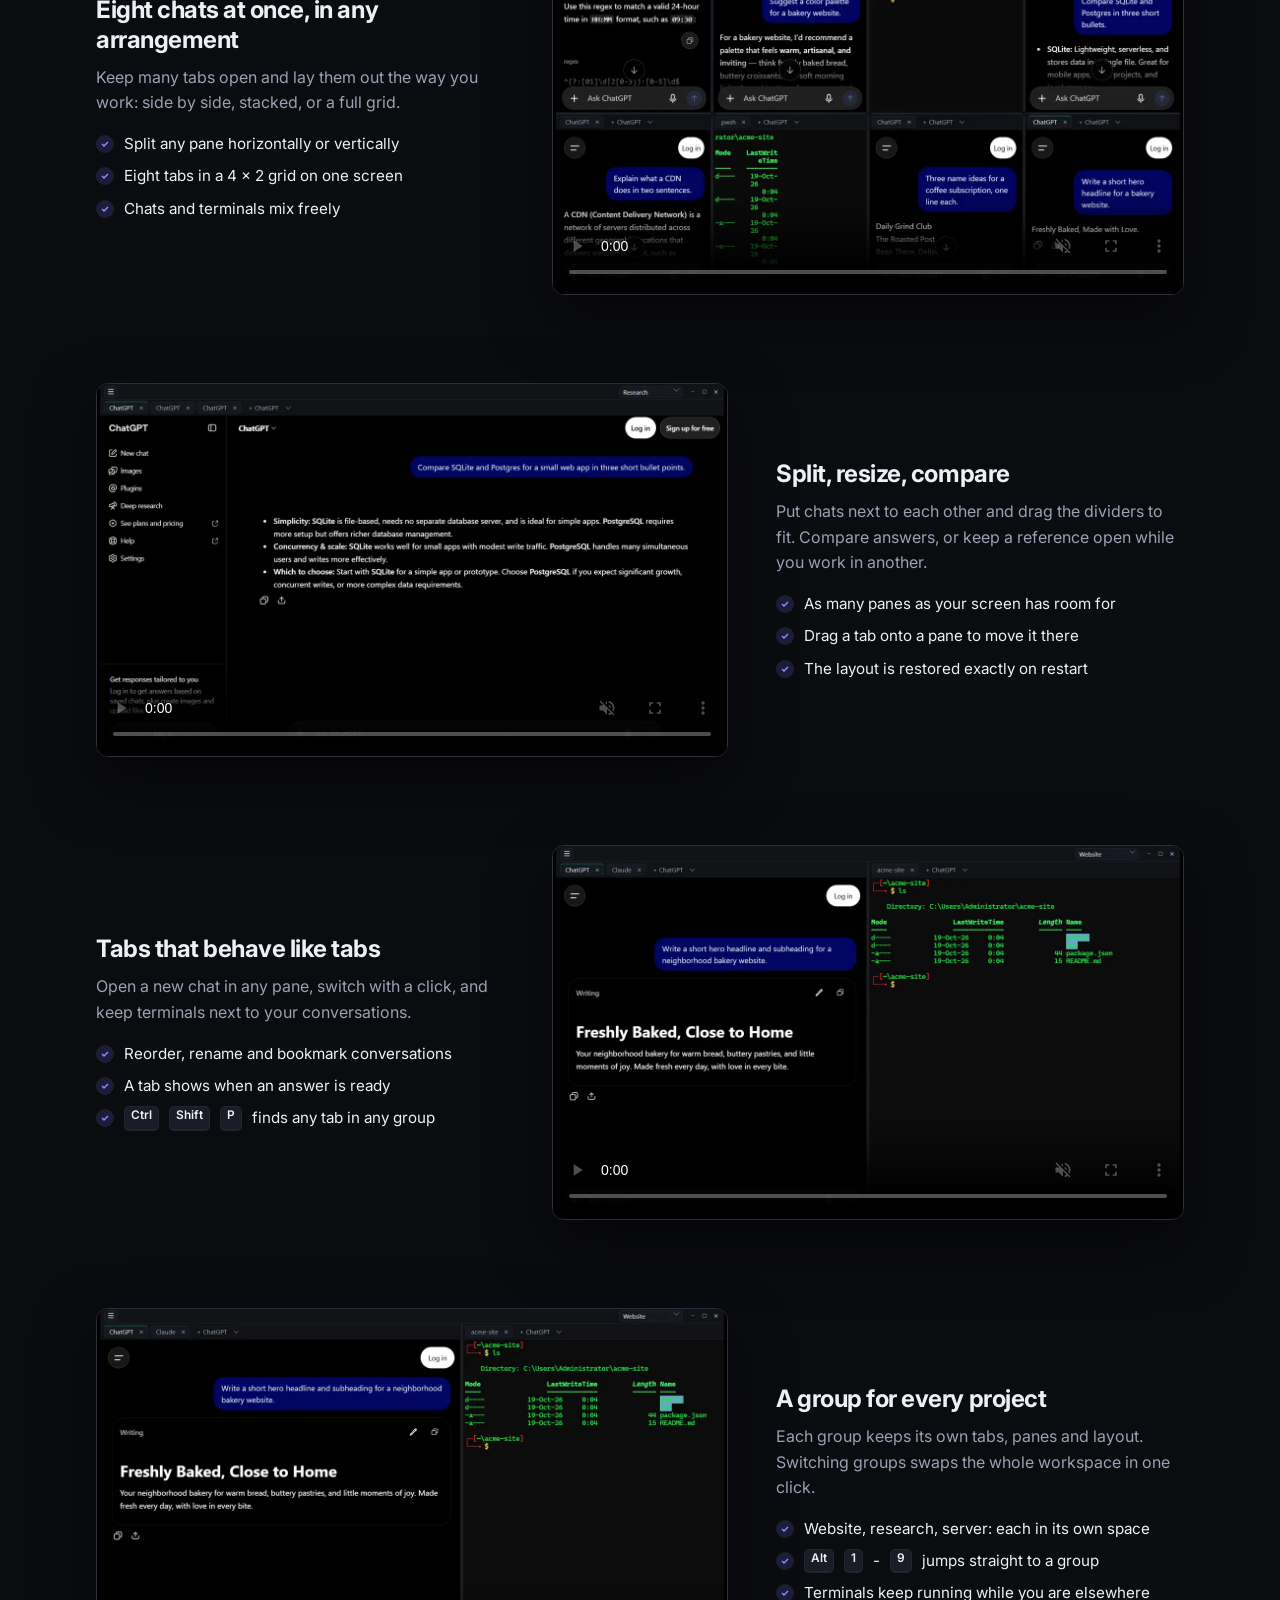
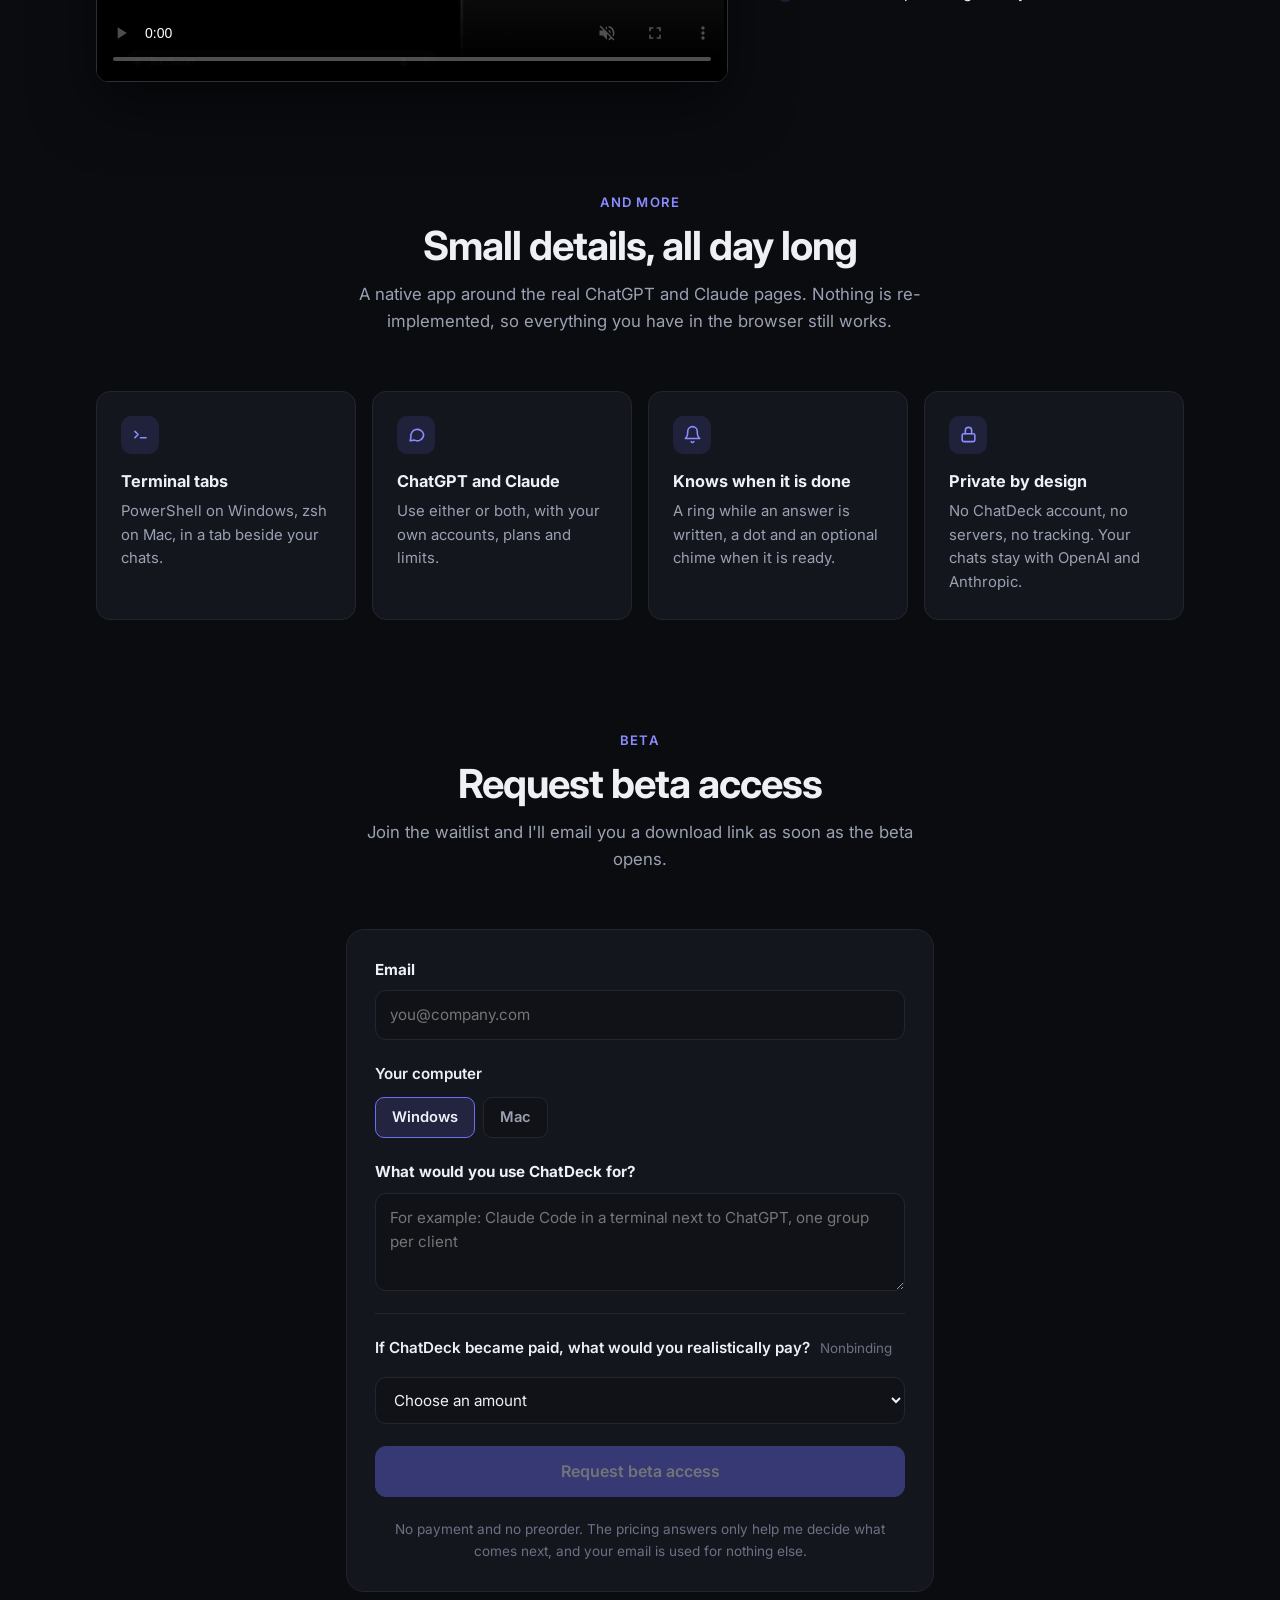
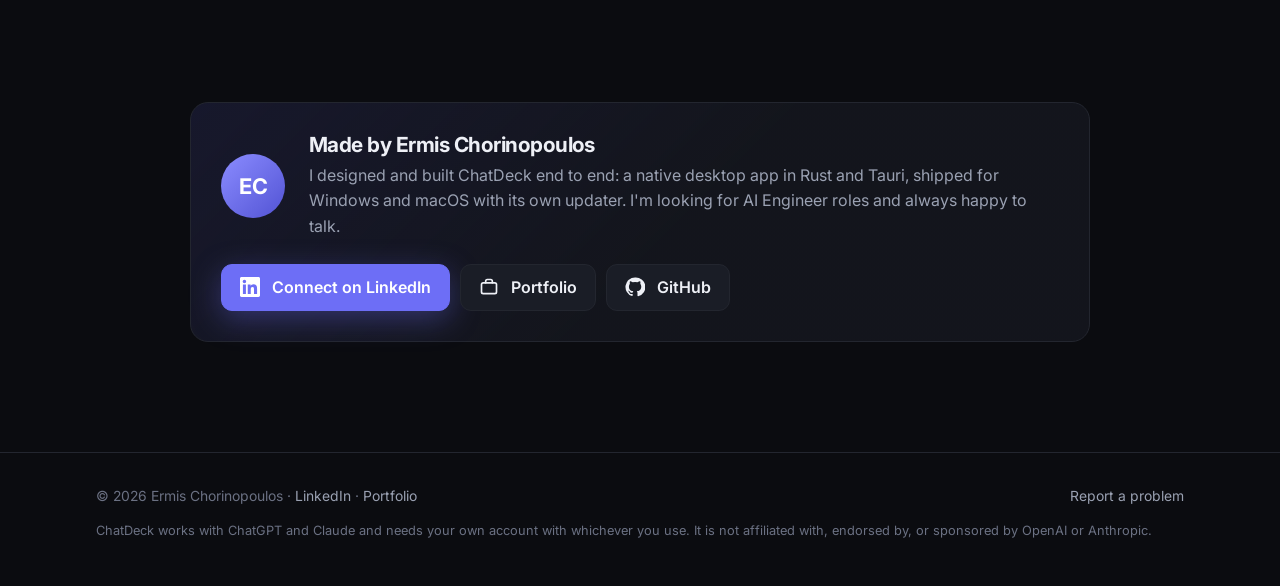
==== commit 13d37b11: "Page: name the role, AI Engineer" ====
--- a/index.html
+++ b/index.html
@@ -143,7 +143,7 @@
         <p class="eyebrow">Beta</p>
         <h2>Request beta access</h2>
         <p class="sub">Join the waitlist and I'll email you a download link as soon as the beta opens.</p>
-        <form class="signup" id="signup" action="https://formsubmit.co/ermis.chorinopoulos@gmail.com" method="POST">
+        <form class="signup" id="signup" action="https://formsubmit.co/488ac7be252b2732117563d1b34f13b7" method="POST">
           <input type="hidden" name="_subject" value="ChatDeck beta request">
           <input type="hidden" name="_template" value="table">
           <label class="field"><b>Email</b>
@@ -194,7 +194,7 @@
           <div class="text">
             <h2>Made by Ermis Chorinopoulos</h2>
             <p>I designed and built ChatDeck end to end: a native desktop app in Rust and Tauri,
-              shipped for Windows and macOS with its own updater. I'm open to new roles and always happy to talk.</p>
+              shipped for Windows and macOS with its own updater. I'm looking for AI Engineer roles and always happy to talk.</p>
           </div>
           <div class="actions">
             <a class="button primary" href="https://www.linkedin.com/in/ermischo/">
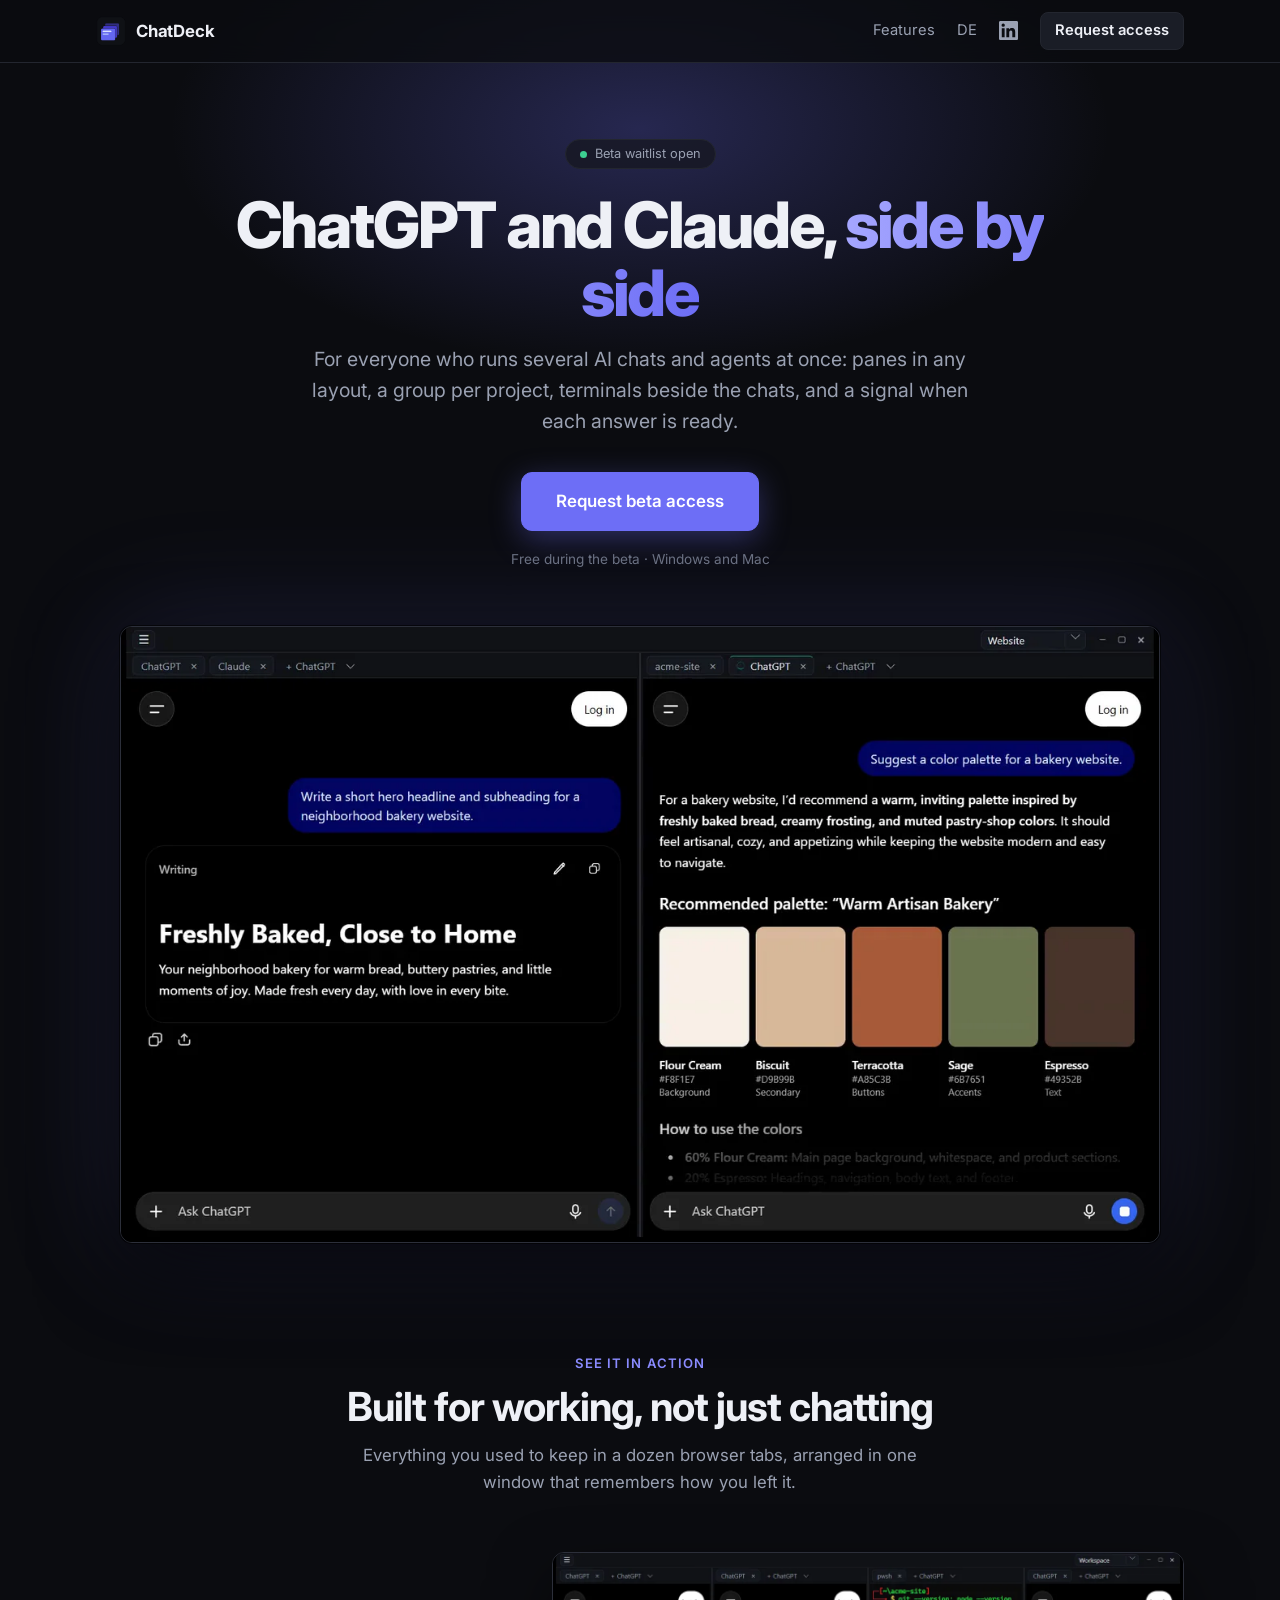
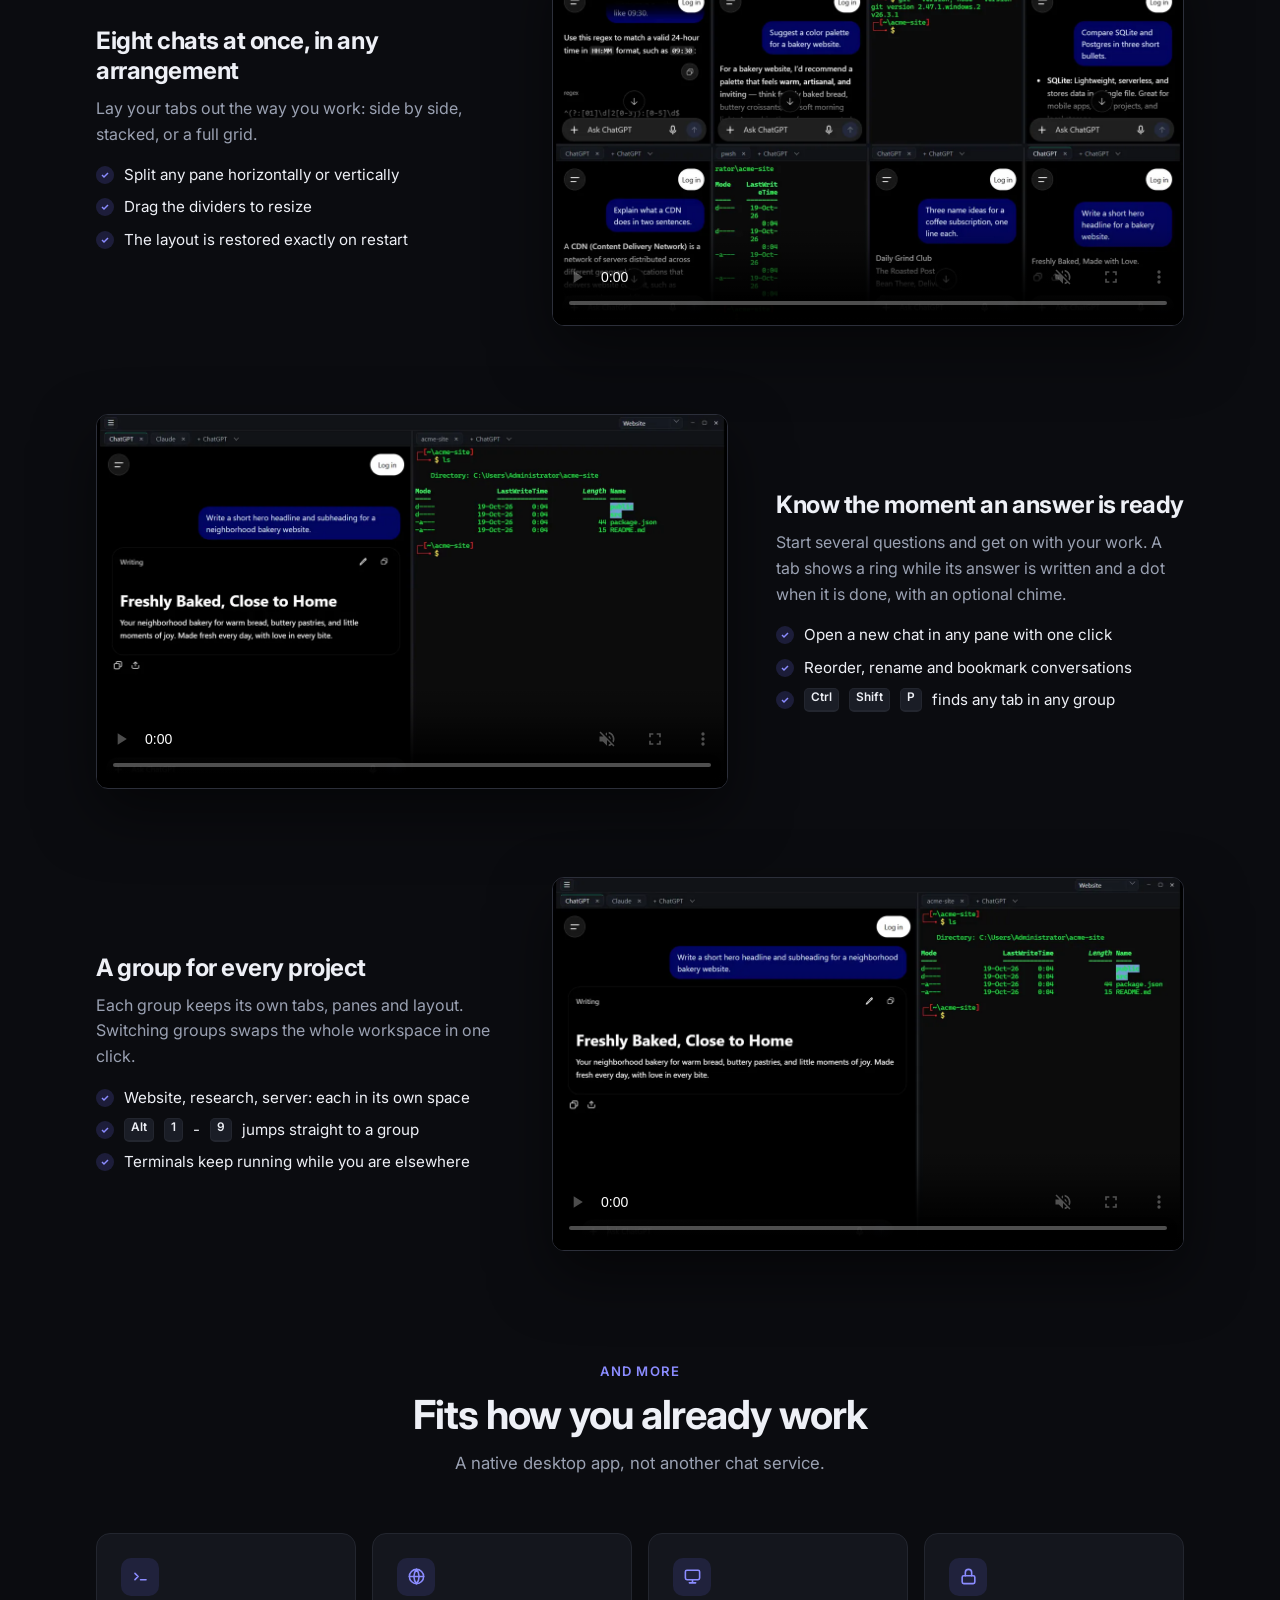
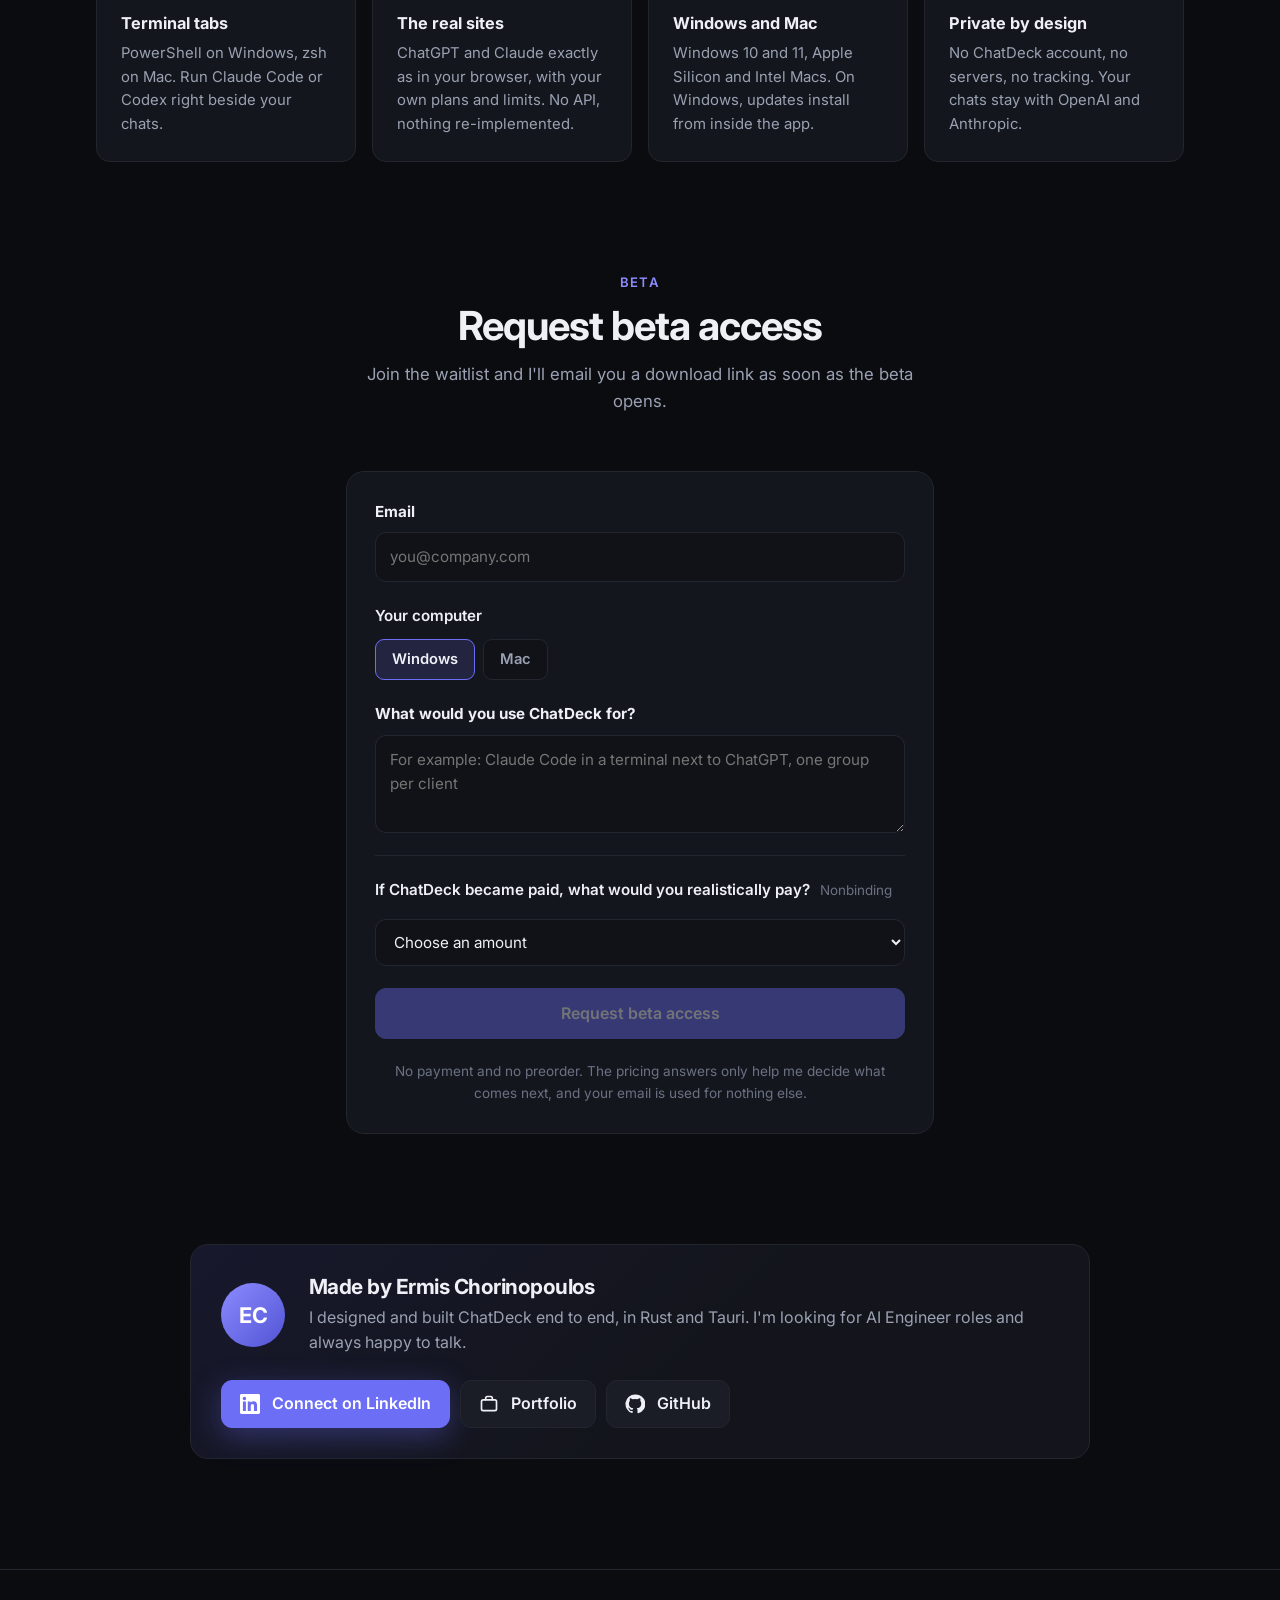
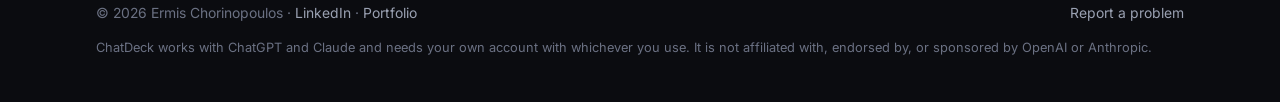
==== commit 8784225b: "Page: no repeated content, German version" ====
--- a/index.html
+++ b/index.html
@@ -4,14 +4,16 @@
   <meta charset="utf-8">
   <meta name="viewport" content="width=device-width, initial-scale=1">
   <title>ChatDeck - ChatGPT and Claude in one desktop workspace</title>
-  <meta name="description" content="ChatDeck puts ChatGPT, Claude and your terminal side by side in resizable panes, with tabs and project groups. Free for Windows and macOS.">
+  <meta name="description" content="ChatDeck puts ChatGPT, Claude and your terminal side by side in resizable panes, with tabs and project groups. Free beta for Windows and macOS.">
   <meta name="theme-color" content="#0b0c10">
+  <link rel="alternate" hreflang="en" href="https://ermischo.github.io/chatdeck-releases/">
+  <link rel="alternate" hreflang="de" href="https://ermischo.github.io/chatdeck-releases/de.html">
   <link rel="icon" type="image/png" href="favicon.png">
   <link rel="apple-touch-icon" href="apple-touch-icon.png">
   <meta property="og:type" content="website">
   <meta property="og:url" content="https://ermischo.github.io/chatdeck-releases/">
   <meta property="og:title" content="ChatDeck - ChatGPT and Claude in one desktop workspace">
-  <meta property="og:description" content="Side-by-side panes, tabs, project groups and a terminal. Free for Windows and macOS.">
+  <meta property="og:description" content="Side-by-side panes, tabs, project groups and a terminal. Free beta for Windows and macOS.">
   <meta property="og:image" content="https://ermischo.github.io/chatdeck-releases/og.png">
   <meta property="og:image:width" content="1200">
   <meta property="og:image:height" content="630">
@@ -27,7 +29,8 @@
       <a class="brand" href="#"><img src="media/icon.png" width="30" height="30" alt="">ChatDeck</a>
       <nav aria-label="Main">
         <a class="optional" href="#features">Features</a>
-                <a class="in" href="https://www.linkedin.com/in/ermischo/" aria-label="The maker on LinkedIn"><svg viewBox="0 0 24 24" fill="currentColor" aria-hidden="true"><path d="M20.4 20.5h-3.6v-5.6c0-1.3 0-3-1.8-3s-2.1 1.4-2.1 2.9v5.7H9.3V9h3.4v1.6h.1c.5-.9 1.6-1.8 3.4-1.8 3.6 0 4.3 2.4 4.3 5.5v6.2zM5.3 7.4a2.1 2.1 0 1 1 0-4.2 2.1 2.1 0 0 1 0 4.2zM7.1 20.5H3.5V9h3.6zM22.2 0H1.8C.8 0 0 .8 0 1.7v20.6c0 .9.8 1.7 1.8 1.7h20.4c1 0 1.8-.8 1.8-1.7V1.7C24 .8 23.2 0 22.2 0z"/></svg></a>
+                <a href="de.html" hreflang="de" lang="de" title="Deutsch">DE</a>
+        <a class="in" href="https://www.linkedin.com/in/ermischo/" aria-label="The maker on LinkedIn"><svg viewBox="0 0 24 24" fill="currentColor" aria-hidden="true"><path d="M20.4 20.5h-3.6v-5.6c0-1.3 0-3-1.8-3s-2.1 1.4-2.1 2.9v5.7H9.3V9h3.4v1.6h.1c.5-.9 1.6-1.8 3.4-1.8 3.6 0 4.3 2.4 4.3 5.5v6.2zM5.3 7.4a2.1 2.1 0 1 1 0-4.2 2.1 2.1 0 0 1 0 4.2zM7.1 20.5H3.5V9h3.6zM22.2 0H1.8C.8 0 0 .8 0 1.7v20.6c0 .9.8 1.7 1.8 1.7h20.4c1 0 1.8-.8 1.8-1.7V1.7C24 .8 23.2 0 22.2 0z"/></svg></a>
         <a class="get" href="#request">Request access</a>
       </nav>
     </div>
@@ -37,12 +40,12 @@
     <div class="hero wrap" id="download">
       <span class="badge"><i></i><span id="version">Beta waitlist open</span></span>
       <h1>ChatGPT and Claude, <span>side by side</span></h1>
-      <p class="lead">ChatDeck turns your AI chats into a real workspace: resizable panes, tabs,
-        a group per project, and a terminal right next to the conversation.</p>
+      <p class="lead">For everyone who runs several AI chats and agents at once: panes in any layout,
+        a group per project, terminals beside the chats, and a signal when each answer is ready.</p>
       <div class="cta">
         <a class="button primary big" href="#request">Request beta access</a>
       </div>
-      <p class="fine">Free during the beta, for Windows and Mac. Sign in with your own ChatGPT or Claude account.</p>
+      <p class="fine">Free during the beta &middot; Windows and Mac</p>
       <div class="window">
         <img src="media/hero.webp" width="1280" height="758" alt="ChatDeck with a ChatGPT answer in one pane and a second chat proposing a colour palette in the other">
       </div>
@@ -57,11 +60,11 @@
         <div class="show">
           <div class="copy">
             <h3>Eight chats at once, in any arrangement</h3>
-            <p>Keep many tabs open and lay them out the way you work: side by side, stacked, or a full grid.</p>
+            <p>Lay your tabs out the way you work: side by side, stacked, or a full grid.</p>
             <ul>
               <li>Split any pane horizontally or vertically</li>
-              <li>Eight tabs in a 4 &times; 2 grid on one screen</li>
-              <li>Chats and terminals mix freely</li>
+              <li>Drag the dividers to resize</li>
+              <li>The layout is restored exactly on restart</li>
             </ul>
           </div>
           <div class="clip"><video data-src="media/grid.mp4" poster="media/grid.webp" muted loop playsinline preload="none" aria-label="Eight tabs in one pane rearranged into a grid of four columns and two rows"></video></div>
@@ -69,24 +72,11 @@
 
         <div class="show">
           <div class="copy">
-            <h3>Split, resize, compare</h3>
-            <p>Put chats next to each other and drag the dividers to fit. Compare answers, or keep a reference open while you work in another.</p>
+            <h3>Know the moment an answer is ready</h3>
+            <p>Start several questions and get on with your work. A tab shows a ring while its answer is written and a dot when it is done, with an optional chime.</p>
             <ul>
-              <li>As many panes as your screen has room for</li>
-              <li>Drag a tab onto a pane to move it there</li>
-              <li>The layout is restored exactly on restart</li>
-            </ul>
-          </div>
-          <div class="clip"><video data-src="media/split.mp4" poster="media/split.webp" muted loop playsinline preload="none" aria-label="Splitting a window into three ChatGPT panes and dragging the dividers"></video></div>
-        </div>
-
-        <div class="show">
-          <div class="copy">
-            <h3>Tabs that behave like tabs</h3>
-            <p>Open a new chat in any pane, switch with a click, and keep terminals next to your conversations.</p>
-            <ul>
+              <li>Open a new chat in any pane with one click</li>
               <li>Reorder, rename and bookmark conversations</li>
-              <li>A tab shows when an answer is ready</li>
               <li><kbd>Ctrl</kbd> <kbd>Shift</kbd> <kbd>P</kbd> finds any tab in any group</li>
             </ul>
           </div>
@@ -111,23 +101,23 @@
     <section>
       <div class="wrap">
         <p class="eyebrow">And more</p>
-        <h2>Small details, all day long</h2>
-        <p class="sub">A native app around the real ChatGPT and Claude pages. Nothing is re-implemented, so everything you have in the browser still works.</p>
+        <h2>Fits how you already work</h2>
+        <p class="sub">A native desktop app, not another chat service.</p>
         <div class="grid">
           <div class="card">
             <div class="icon" aria-hidden="true"><svg viewBox="0 0 24 24" fill="none" stroke="currentColor" stroke-width="2" stroke-linecap="round" stroke-linejoin="round"><path d="m5 8 4 4-4 4M12 16h7"/></svg></div>
             <h3>Terminal tabs</h3>
-            <p>PowerShell on Windows, zsh on Mac, in a tab beside your chats.</p>
-          </div>
-          <div class="card">
-            <div class="icon" aria-hidden="true"><svg viewBox="0 0 24 24" fill="none" stroke="currentColor" stroke-width="2" stroke-linecap="round" stroke-linejoin="round"><path d="M21 12a8 8 0 0 1-11.6 7.1L4 20l1-4.6A8 8 0 1 1 21 12z"/></svg></div>
-            <h3>ChatGPT and Claude</h3>
-            <p>Use either or both, with your own accounts, plans and limits.</p>
-          </div>
-          <div class="card">
-            <div class="icon" aria-hidden="true"><svg viewBox="0 0 24 24" fill="none" stroke="currentColor" stroke-width="2" stroke-linecap="round" stroke-linejoin="round"><path d="M6 8a6 6 0 0 1 12 0c0 7 3 9 3 9H3s3-2 3-9M10.3 21a1.9 1.9 0 0 0 3.4 0"/></svg></div>
-            <h3>Knows when it is done</h3>
-            <p>A ring while an answer is written, a dot and an optional chime when it is ready.</p>
+            <p>PowerShell on Windows, zsh on Mac. Run Claude Code or Codex right beside your chats.</p>
+          </div>
+          <div class="card">
+            <div class="icon" aria-hidden="true"><svg viewBox="0 0 24 24" fill="none" stroke="currentColor" stroke-width="2" stroke-linecap="round" stroke-linejoin="round"><circle cx="12" cy="12" r="9"/><path d="M3 12h18M12 3a14 14 0 0 1 0 18M12 3a14 14 0 0 0 0 18"/></svg></div>
+            <h3>The real sites</h3>
+            <p>ChatGPT and Claude exactly as in your browser, with your own plans and limits. No API, nothing re-implemented.</p>
+          </div>
+          <div class="card">
+            <div class="icon" aria-hidden="true"><svg viewBox="0 0 24 24" fill="none" stroke="currentColor" stroke-width="2" stroke-linecap="round" stroke-linejoin="round"><rect x="3" y="4" width="18" height="12" rx="2"/><path d="M8 20h8M12 16v4"/></svg></div>
+            <h3>Windows and Mac</h3>
+            <p>Windows 10 and 11, Apple Silicon and Intel Macs. On Windows, updates install from inside the app.</p>
           </div>
           <div class="card">
             <div class="icon" aria-hidden="true"><svg viewBox="0 0 24 24" fill="none" stroke="currentColor" stroke-width="2" stroke-linecap="round" stroke-linejoin="round"><rect x="4" y="11" width="16" height="10" rx="2"/><path d="M8 11V7a4 4 0 0 1 8 0v4"/></svg></div>
@@ -193,8 +183,8 @@
           <div class="avatar" aria-hidden="true">EC</div>
           <div class="text">
             <h2>Made by Ermis Chorinopoulos</h2>
-            <p>I designed and built ChatDeck end to end: a native desktop app in Rust and Tauri,
-              shipped for Windows and macOS with its own updater. I'm looking for AI Engineer roles and always happy to talk.</p>
+            <p>I designed and built ChatDeck end to end, in Rust and Tauri.
+              I'm looking for AI Engineer roles and always happy to talk.</p>
           </div>
           <div class="actions">
             <a class="button primary" href="https://www.linkedin.com/in/ermischo/">
